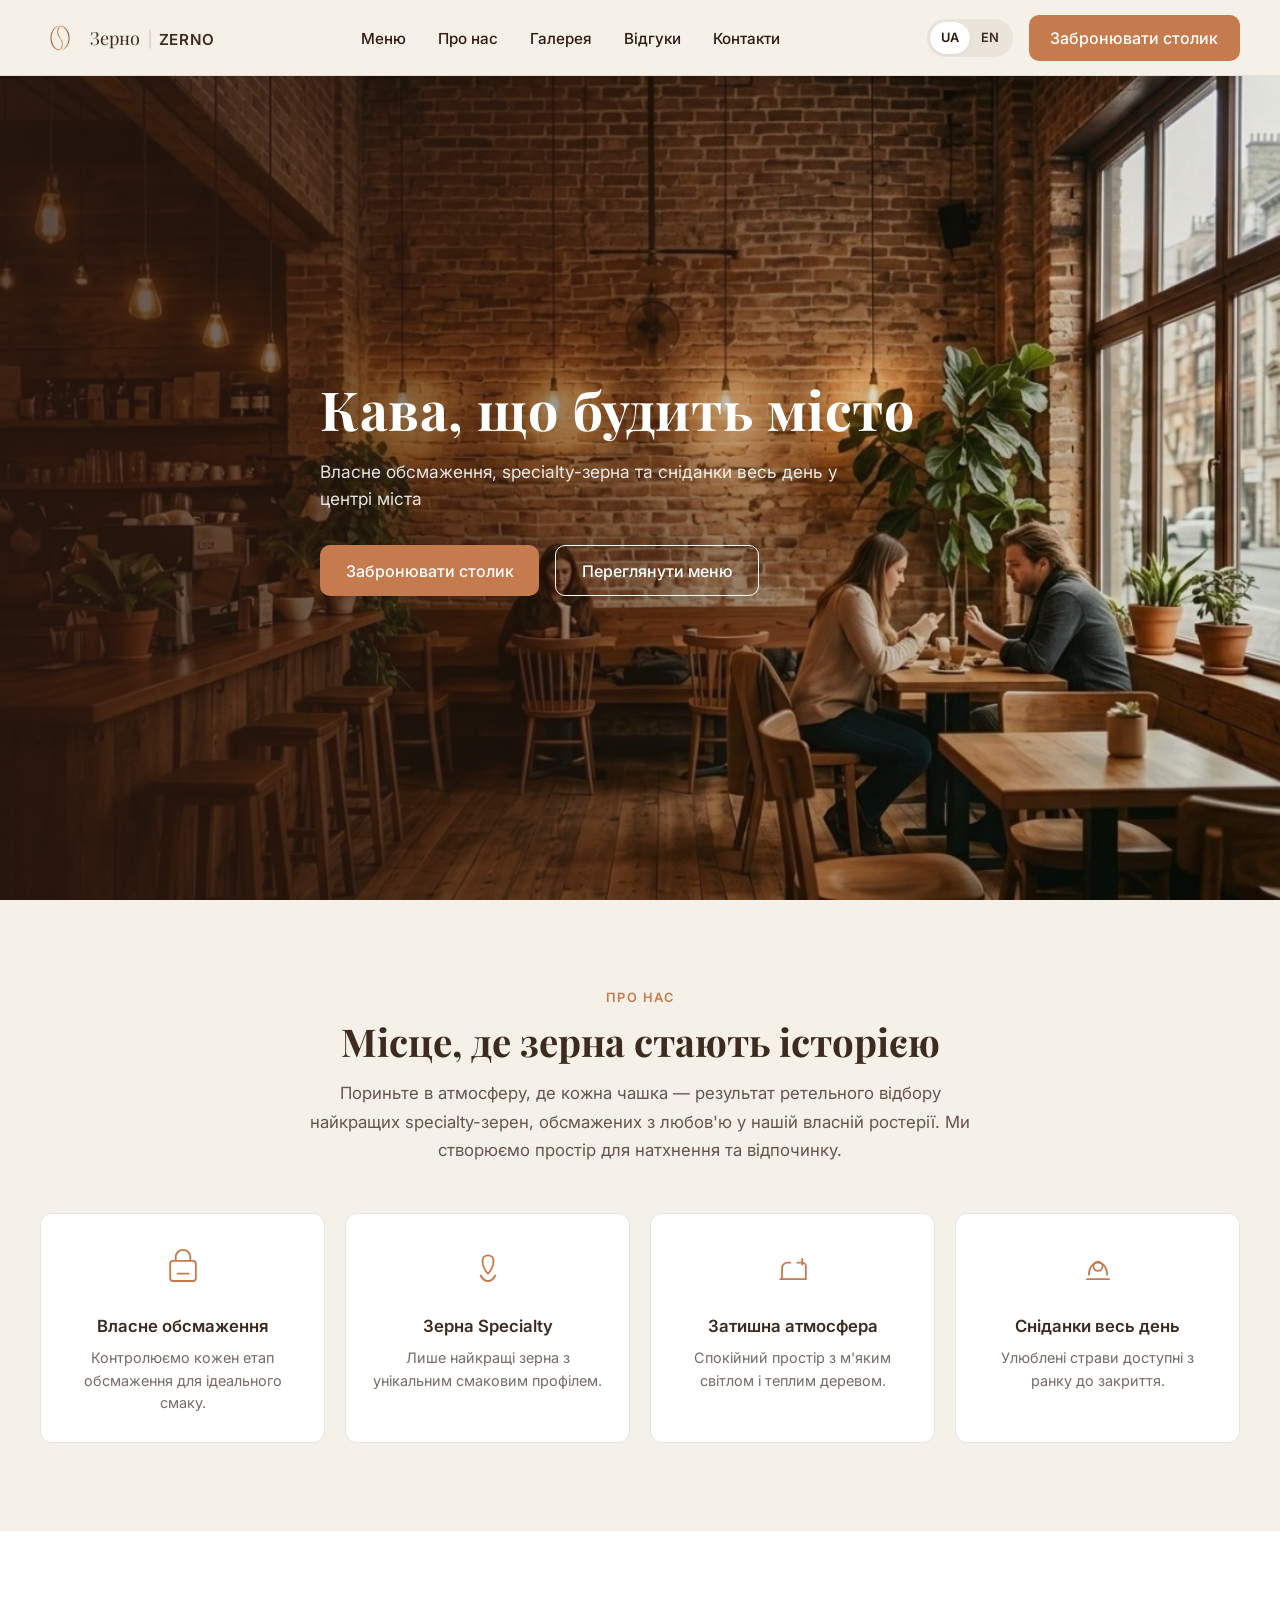
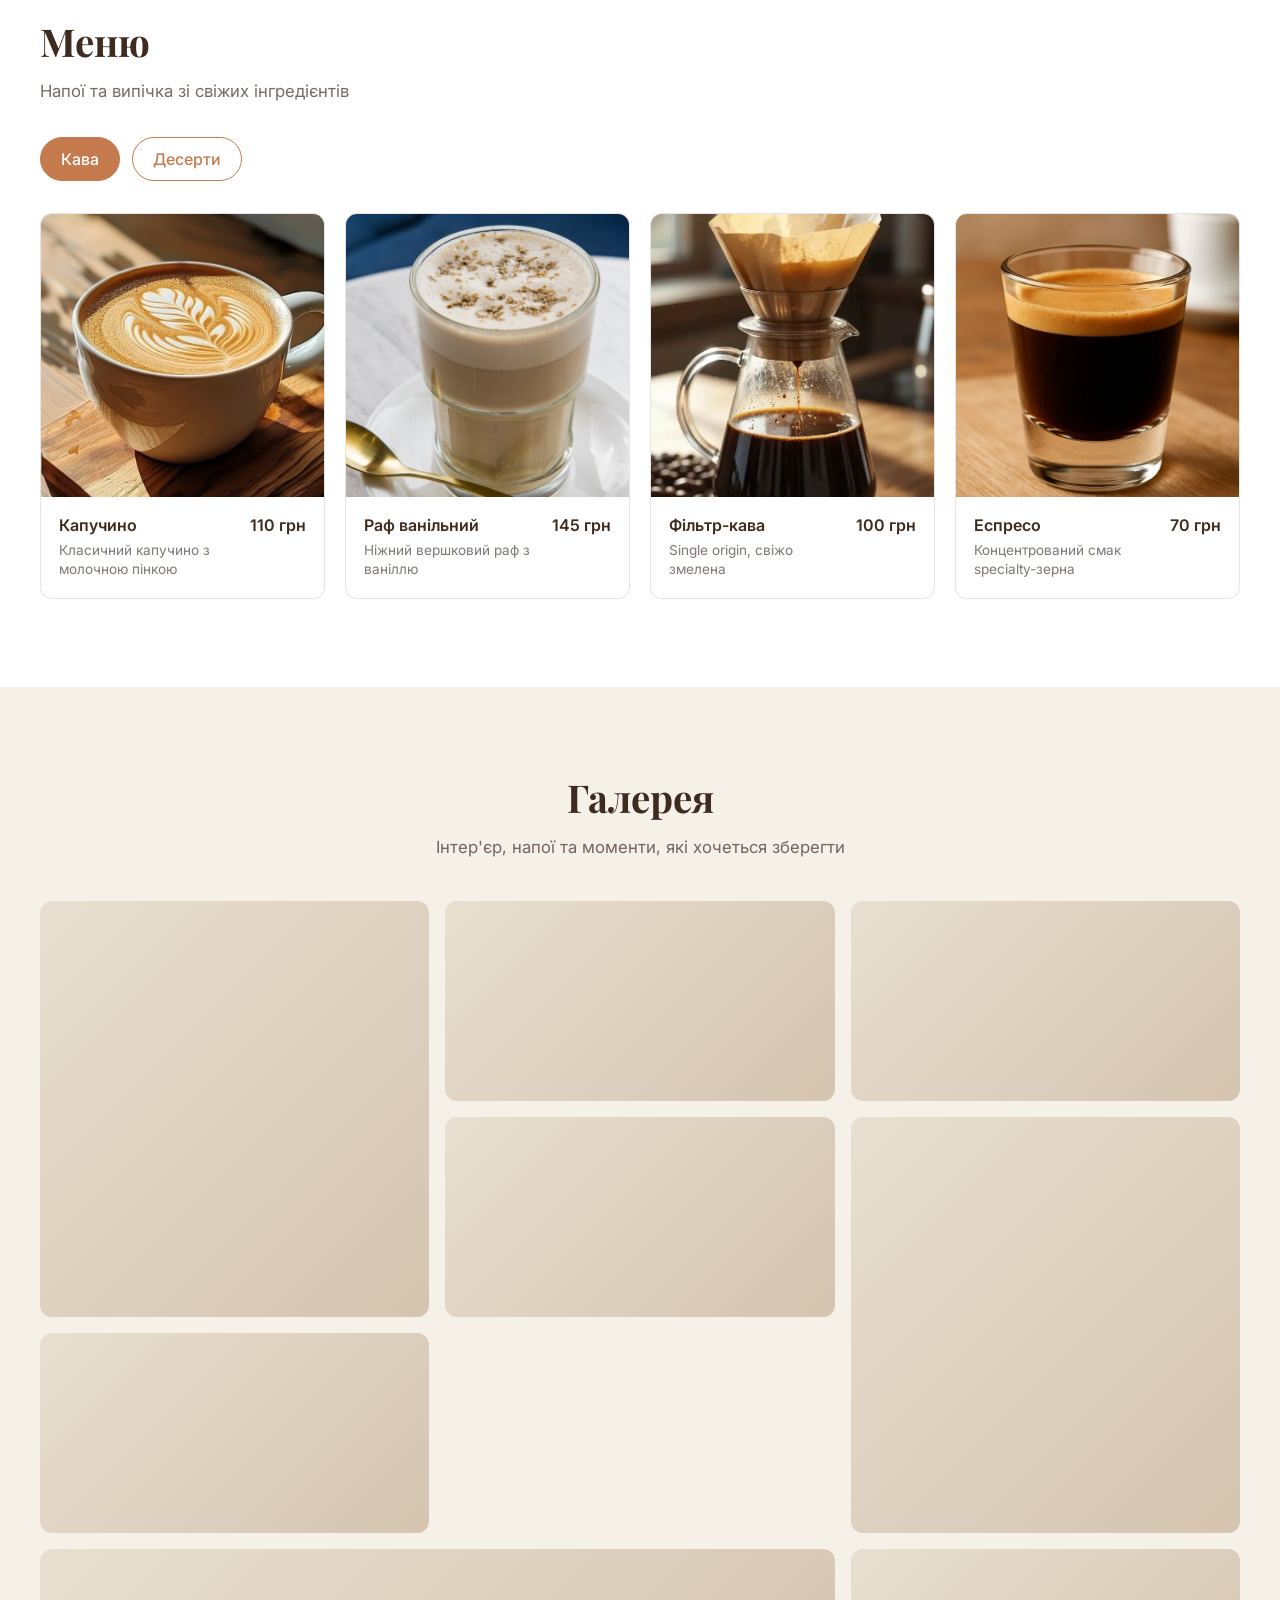
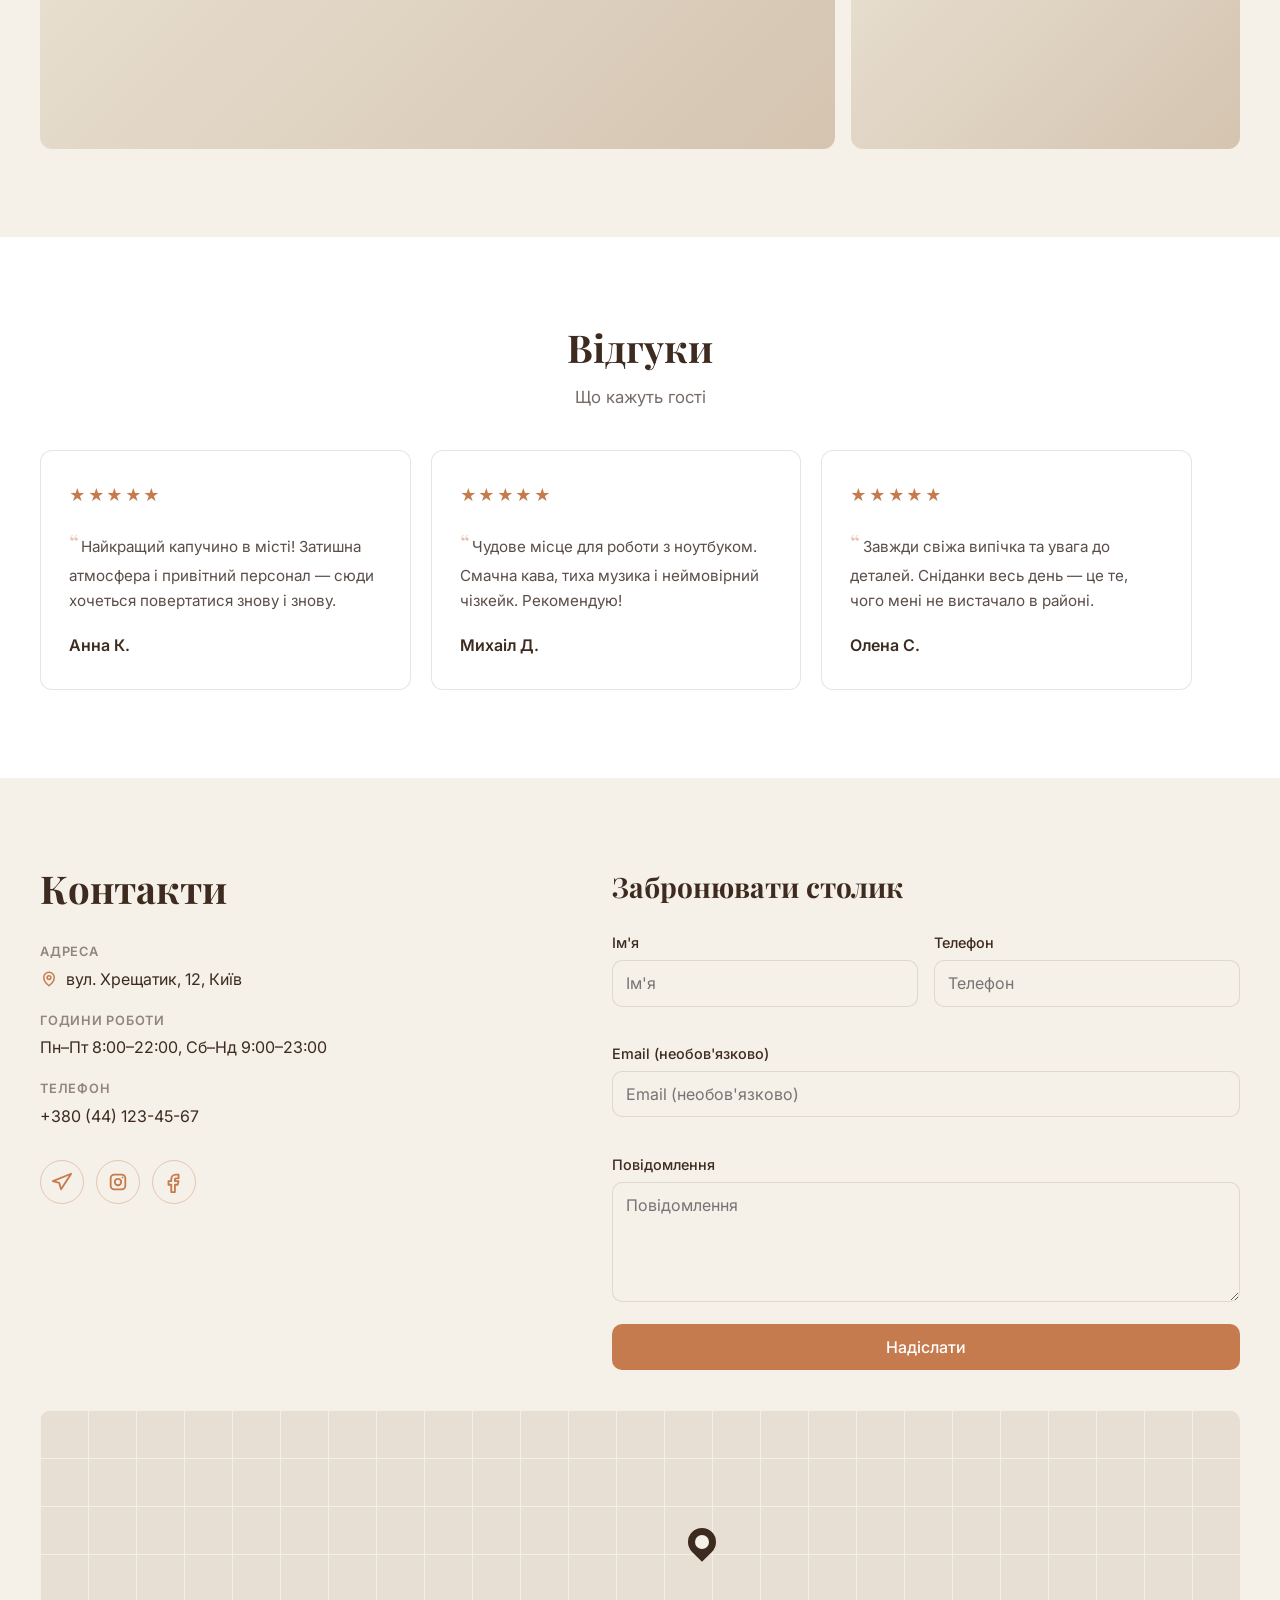
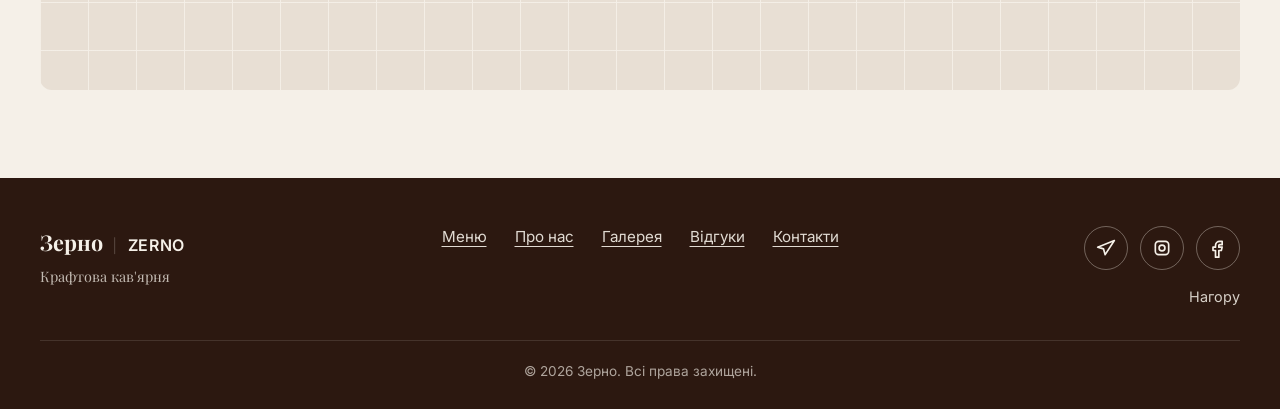
==== index.html @ 26218b05 "Initial commit: Zerno coffee shop site" ====
<!DOCTYPE html>
<html lang="uk">
<head>
  <meta charset="UTF-8">
  <meta name="viewport" content="width=device-width, initial-scale=1.0">
  <title>Zerno — крафтова кав'ярня</title>
  <meta name="description" content="Zerno — specialty-кава, власне обсмаження та затишна атмосфера в центрі міста.">
  <link rel="preconnect" href="https://fonts.googleapis.com">
  <link rel="preconnect" href="https://fonts.gstatic.com" crossorigin>
  <link href="https://fonts.googleapis.com/css2?family=Inter:wght@400;500;600&family=Playfair+Display:wght@600;700&display=swap" rel="stylesheet">
  <link rel="stylesheet" href="css/styles.css">
</head>
<body>
  <header class="header">
    <div class="header__inner container">
      <a class="logo" href="#hero" aria-label="Zerno — на головну">
        <img class="logo__icon" src="img/assets/logo.webp" width="40" height="40" alt="">
        <span class="logo__text">
          <span class="logo__name" data-i18n="logoName">Зерно</span>
          <span class="logo__divider" aria-hidden="true">|</span>
          <span class="logo__name-en">ZERNO</span>
        </span>
      </a>

      <nav class="nav" aria-label="Головна навігація">
        <ul class="nav__list">
          <li><a class="nav__link" href="#menu" data-i18n="navMenu">Меню</a></li>
          <li><a class="nav__link" href="#about" data-i18n="navAbout">Про нас</a></li>
          <li><a class="nav__link" href="#gallery" data-i18n="navGallery">Галерея</a></li>
          <li><a class="nav__link" href="#reviews" data-i18n="navReviews">Відгуки</a></li>
          <li><a class="nav__link" href="#contact" data-i18n="navContact">Контакти</a></li>
        </ul>
      </nav>

      <div class="header__actions">
        <div class="lang-switch" role="group" aria-label="Мова сайту">
          <button class="lang-switch__btn is-active" type="button" data-lang="uk" aria-pressed="true">UA</button>
          <button class="lang-switch__btn" type="button" data-lang="en" aria-pressed="false">EN</button>
        </div>
        <a class="btn btn--primary header__cta" href="#contact" data-i18n="ctaBook">Забронювати столик</a>
      </div>
    </div>
  </header>

  <main>
    <section class="hero" id="hero">
      <div class="hero__media" aria-hidden="true">
        <img
          class="hero__image"
          src="img/assets/hero.webp"
          width="2400"
          height="1350"
          alt="Інтер'єр кав'ярні Zerno з цегляною стіною та теплим освітленням"
          fetchpriority="high"
        >
        <div class="hero__overlay"></div>
      </div>

      <div class="hero__content container">
        <h1 class="hero__title" data-i18n="heroTitle">Кава, що будить місто</h1>
        <p class="hero__subtitle" data-i18n="heroSubtitle">
          Власне обсмаження, specialty-зерна та сніданки весь день у центрі міста
        </p>
        <div class="hero__actions">
          <a class="btn btn--primary btn--lg" href="#contact" data-i18n="ctaBook">Забронювати столик</a>
          <a class="btn btn--outline btn--lg" href="#menu" data-i18n="ctaMenu">Переглянути меню</a>
        </div>
      </div>
    </section>

    <section class="about section" id="about">
      <div class="container about__inner">
        <p class="section-label" data-i18n="aboutLabel">Про нас</p>
        <h2 class="section-title" data-i18n="aboutTitle">Місце, де зерна стають історією</h2>
        <p class="about__text" data-i18n="aboutText">
          Пориньте в атмосферу, де кожна чашка — результат ретельного відбору найкращих specialty-зерен, обсмажених з любов'ю у нашій власній ростерії. Ми створюємо простір для натхнення та відпочинку.
        </p>

        <ul class="features">
          <li class="feature-card">
            <div class="feature-card__icon" aria-hidden="true">
              <svg viewBox="0 0 48 48" fill="none" xmlns="http://www.w3.org/2000/svg">
                <rect x="10" y="14" width="28" height="22" rx="3" stroke="currentColor" stroke-width="2"/>
                <path d="M16 14V10a8 8 0 0 1 16 0v4" stroke="currentColor" stroke-width="2"/>
                <path d="M18 28h12" stroke="currentColor" stroke-width="2" stroke-linecap="round"/>
              </svg>
            </div>
            <h3 class="feature-card__title" data-i18n="featureRoastTitle">Власне обсмаження</h3>
            <p class="feature-card__text" data-i18n="featureRoastText">Контролюємо кожен етап обсмаження для ідеального смаку.</p>
          </li>
          <li class="feature-card">
            <div class="feature-card__icon" aria-hidden="true">
              <svg viewBox="0 0 48 48" fill="none" xmlns="http://www.w3.org/2000/svg">
                <path d="M18 14c0-4 3-6 6-6s6 2 6 6c0 8-6 14-6 14s-6-6-6-14z" stroke="currentColor" stroke-width="2"/>
                <path d="M16 30c2 4 5 6 8 6s6-2 8-6" stroke="currentColor" stroke-width="2" stroke-linecap="round"/>
              </svg>
            </div>
            <h3 class="feature-card__title" data-i18n="featureBeansTitle">Зерна Specialty</h3>
            <p class="feature-card__text" data-i18n="featureBeansText">Лише найкращі зерна з унікальним смаковим профілем.</p>
          </li>
          <li class="feature-card">
            <div class="feature-card__icon" aria-hidden="true">
              <svg viewBox="0 0 48 48" fill="none" xmlns="http://www.w3.org/2000/svg">
                <path d="M12 34V22a6 6 0 0 1 6-6h4" stroke="currentColor" stroke-width="2"/>
                <path d="M28 16h6a4 4 0 0 1 4 4v14" stroke="currentColor" stroke-width="2"/>
                <path d="M10 34h28" stroke="currentColor" stroke-width="2" stroke-linecap="round"/>
                <path d="M34 12v6" stroke="currentColor" stroke-width="2" stroke-linecap="round"/>
              </svg>
            </div>
            <h3 class="feature-card__title" data-i18n="featureAtmoTitle">Затишна атмосфера</h3>
            <p class="feature-card__text" data-i18n="featureAtmoText">Спокійний простір з м'яким світлом і теплим деревом.</p>
          </li>
          <li class="feature-card">
            <div class="feature-card__icon" aria-hidden="true">
              <svg viewBox="0 0 48 48" fill="none" xmlns="http://www.w3.org/2000/svg">
                <path d="M14 30c0-8 4-14 10-14s10 6 10 14" stroke="currentColor" stroke-width="2"/>
                <circle cx="24" cy="20" r="5" stroke="currentColor" stroke-width="2"/>
                <path d="M12 34h24" stroke="currentColor" stroke-width="2" stroke-linecap="round"/>
              </svg>
            </div>
            <h3 class="feature-card__title" data-i18n="featureBreakfastTitle">Сніданки весь день</h3>
            <p class="feature-card__text" data-i18n="featureBreakfastText">Улюблені страви доступні з ранку до закриття.</p>
          </li>
        </ul>
      </div>
    </section>

    <section class="menu section section--white" id="menu">
      <div class="container menu__inner">
        <h2 class="section-title section-title--left" data-i18n="menuTitle">Меню</h2>
        <p class="section-subtitle section-subtitle--left" data-i18n="menuSubtitle">Напої та випічка зі свіжих інгредієнтів</p>

        <div class="menu-tabs" role="tablist" aria-label="Категорії меню">
          <button class="menu-tabs__btn is-active" type="button" role="tab" id="menu-tab-coffee" aria-selected="true" aria-controls="menu-panel" data-tab="coffee" data-i18n="menuTabCoffee">Кава</button>
          <button class="menu-tabs__btn" type="button" role="tab" id="menu-tab-desserts" aria-selected="false" aria-controls="menu-panel" data-tab="desserts" data-i18n="menuTabDesserts">Десерти</button>
        </div>

        <div class="menu-grid" id="menu-panel" role="tabpanel" aria-labelledby="menu-tab-coffee">
          <article class="menu-card" data-category="coffee">
            <div class="menu-card__media">
              <img src="img/menu/Coffe/Kapuchino.jpg" alt="" width="280" height="280" loading="lazy">
            </div>
            <div class="menu-card__body">
              <div class="menu-card__info">
                <h3 class="menu-card__name" data-i18n="menuCappuccinoName">Капучино</h3>
                <p class="menu-card__desc" data-i18n="menuCappuccinoDesc">Класичний капучино з молочною пінкою</p>
              </div>
              <span class="menu-card__price" data-i18n="menuCappuccinoPrice">110 грн</span>
            </div>
          </article>

          <article class="menu-card" data-category="coffee">
            <div class="menu-card__media">
              <img src="img/menu/Coffe/Raph.jpg" alt="" width="280" height="280" loading="lazy">
            </div>
            <div class="menu-card__body">
              <div class="menu-card__info">
                <h3 class="menu-card__name" data-i18n="menuRafName">Раф ванільний</h3>
                <p class="menu-card__desc" data-i18n="menuRafDesc">Ніжний вершковий раф з ваніллю</p>
              </div>
              <span class="menu-card__price" data-i18n="menuRafPrice">145 грн</span>
            </div>
          </article>

          <article class="menu-card" data-category="coffee">
            <div class="menu-card__media">
              <img src="img/menu/Coffe/Philtr%20coffe.jpg" alt="" width="280" height="280" loading="lazy">
            </div>
            <div class="menu-card__body">
              <div class="menu-card__info">
                <h3 class="menu-card__name" data-i18n="menuFilterName">Фільтр-кава</h3>
                <p class="menu-card__desc" data-i18n="menuFilterDesc">Single origin, свіжо змелена</p>
              </div>
              <span class="menu-card__price" data-i18n="menuFilterPrice">100 грн</span>
            </div>
          </article>

          <article class="menu-card" data-category="coffee">
            <div class="menu-card__media">
              <img src="img/menu/Coffe/Espresso.jpg" alt="" width="280" height="280" loading="lazy">
            </div>
            <div class="menu-card__body">
              <div class="menu-card__info">
                <h3 class="menu-card__name" data-i18n="menuEspressoName">Еспресо</h3>
                <p class="menu-card__desc" data-i18n="menuEspressoDesc">Концентрований смак specialty-зерна</p>
              </div>
              <span class="menu-card__price" data-i18n="menuEspressoPrice">70 грн</span>
            </div>
          </article>

          <article class="menu-card is-hidden" data-category="desserts" hidden>
            <div class="menu-card__media">
              <img src="img/menu/Deserts/Croissant.jpg" alt="" width="280" height="280" loading="lazy">
            </div>
            <div class="menu-card__body">
              <div class="menu-card__info">
                <h3 class="menu-card__name" data-i18n="menuCroissantName">Круасан</h3>
                <p class="menu-card__desc" data-i18n="menuCroissantDesc">Вершкова випічка щоденного випікання</p>
              </div>
              <span class="menu-card__price" data-i18n="menuCroissantPrice">95 грн</span>
            </div>
          </article>

          <article class="menu-card is-hidden" data-category="desserts" hidden>
            <div class="menu-card__media">
              <img src="img/menu/Deserts/Cheesecake.jpg" alt="" width="280" height="280" loading="lazy">
            </div>
            <div class="menu-card__body">
              <div class="menu-card__info">
                <h3 class="menu-card__name" data-i18n="menuCheesecakeName">Чізкейк</h3>
                <p class="menu-card__desc" data-i18n="menuCheesecakeDesc">Класичний десерт із ягідним соусом</p>
              </div>
              <span class="menu-card__price" data-i18n="menuCheesecakePrice">165 грн</span>
            </div>
          </article>

          <article class="menu-card is-hidden" data-category="desserts" hidden>
            <div class="menu-card__media">
              <img src="img/menu/Deserts/Avocado%20Toast.jpg" alt="" width="280" height="280" loading="lazy">
            </div>
            <div class="menu-card__body">
              <div class="menu-card__info">
                <h3 class="menu-card__name" data-i18n="menuToastName">Авокадо-тост</h3>
                <p class="menu-card__desc" data-i18n="menuToastDesc">Авокадо, яйце пашот, закваасений хліб</p>
              </div>
              <span class="menu-card__price" data-i18n="menuToastPrice">185 грн</span>
            </div>
          </article>

          <article class="menu-card is-hidden" data-category="desserts" hidden>
            <div class="menu-card__media">
              <img src="img/menu/Deserts/Granola.jpg" alt="" width="280" height="280" loading="lazy">
            </div>
            <div class="menu-card__body">
              <div class="menu-card__info">
                <h3 class="menu-card__name" data-i18n="menuGranolaName">Гранола</h3>
                <p class="menu-card__desc" data-i18n="menuGranolaDesc">Гранола з ягодами та йогуртом</p>
              </div>
              <span class="menu-card__price" data-i18n="menuGranolaPrice">135 грн</span>
            </div>
          </article>
        </div>
      </div>
    </section>

    <section class="gallery section" id="gallery">
      <div class="container gallery__inner">
        <h2 class="section-title" data-i18n="galleryTitle">Галерея</h2>
        <p class="section-subtitle" data-i18n="gallerySubtitle">Інтер'єр, напої та моменти, які хочеться зберегти</p>

        <div class="gallery-grid">
          <button class="gallery-item gallery-item--tall" type="button" data-full="img/assets/gallery/01.webp">
            <img src="img/assets/gallery/01.webp" alt="" width="400" height="500" loading="lazy" data-i18n-alt="galleryAlt1">
          </button>
          <button class="gallery-item" type="button" data-full="img/assets/gallery/02.webp">
            <img src="img/assets/gallery/02.webp" alt="" width="400" height="320" loading="lazy" data-i18n-alt="galleryAlt2">
          </button>
          <button class="gallery-item" type="button" data-full="img/assets/gallery/03.webp">
            <img src="img/assets/gallery/03.webp" alt="" width="400" height="320" loading="lazy" data-i18n-alt="galleryAlt3">
          </button>
          <button class="gallery-item" type="button" data-full="img/assets/gallery/04.webp">
            <img src="img/assets/gallery/04.webp" alt="" width="400" height="320" loading="lazy" data-i18n-alt="galleryAlt4">
          </button>
          <button class="gallery-item gallery-item--tall" type="button" data-full="img/assets/gallery/05.webp">
            <img src="img/assets/gallery/05.webp" alt="" width="400" height="500" loading="lazy" data-i18n-alt="galleryAlt5">
          </button>
          <button class="gallery-item" type="button" data-full="img/assets/gallery/06.webp">
            <img src="img/assets/gallery/06.webp" alt="" width="400" height="320" loading="lazy" data-i18n-alt="galleryAlt6">
          </button>
          <button class="gallery-item gallery-item--wide" type="button" data-full="img/assets/gallery/07.webp">
            <img src="img/assets/gallery/07.webp" alt="" width="800" height="400" loading="lazy" data-i18n-alt="galleryAlt7">
          </button>
          <button class="gallery-item" type="button" data-full="img/assets/gallery/08.webp">
            <img src="img/assets/gallery/08.webp" alt="" width="400" height="320" loading="lazy" data-i18n-alt="galleryAlt8">
          </button>
        </div>
      </div>
    </section>

    <section class="reviews section section--white" id="reviews">
      <div class="container reviews__inner">
        <h2 class="section-title" data-i18n="reviewsTitle">Відгуки</h2>
        <p class="section-subtitle" data-i18n="reviewsSubtitle">Що кажуть гості</p>

        <div class="reviews-slider">
          <button class="reviews-slider__arrow reviews-slider__arrow--prev" type="button" aria-label="Попередній відгук" data-i18n-aria="reviewsPrev">
            <svg viewBox="0 0 24 24" width="20" height="20" aria-hidden="true"><path d="M15 6l-6 6 6 6" fill="none" stroke="currentColor" stroke-width="2" stroke-linecap="round"/></svg>
          </button>

          <div class="reviews-slider__track">
            <article class="review-card is-active">
              <div class="review-card__stars" aria-label="5 з 5">★★★★★</div>
              <blockquote class="review-card__text" data-i18n="review1Text">Найкращий капучино в місті! Затишна атмосфера і привітний персонал — сюди хочеться повертатися знову і знову.</blockquote>
              <cite class="review-card__author" data-i18n="review1Author">Анна К.</cite>
            </article>
            <article class="review-card">
              <div class="review-card__stars" aria-label="5 з 5">★★★★★</div>
              <blockquote class="review-card__text" data-i18n="review2Text">Чудове місце для роботи з ноутбуком. Смачна кава, тиха музика і неймовірний чізкейк. Рекомендую!</blockquote>
              <cite class="review-card__author" data-i18n="review2Author">Михаіл Д.</cite>
            </article>
            <article class="review-card">
              <div class="review-card__stars" aria-label="5 з 5">★★★★★</div>
              <blockquote class="review-card__text" data-i18n="review3Text">Завжди свіжа випічка та увага до деталей. Сніданки весь день — це те, чого мені не вистачало в районі.</blockquote>
              <cite class="review-card__author" data-i18n="review3Author">Олена С.</cite>
            </article>
          </div>

          <button class="reviews-slider__arrow reviews-slider__arrow--next" type="button" aria-label="Наступний відгук" data-i18n-aria="reviewsNext">
            <svg viewBox="0 0 24 24" width="20" height="20" aria-hidden="true"><path d="M9 6l6 6-6 6" fill="none" stroke="currentColor" stroke-width="2" stroke-linecap="round"/></svg>
          </button>
        </div>

        <div class="reviews-dots" role="tablist" aria-label="Відгуки">
          <button class="reviews-dots__btn is-active" type="button" aria-selected="true" data-slide="0"></button>
          <button class="reviews-dots__btn" type="button" aria-selected="false" data-slide="1"></button>
          <button class="reviews-dots__btn" type="button" aria-selected="false" data-slide="2"></button>
        </div>
      </div>
    </section>

    <section class="contact section" id="contact">
      <div class="container contact__inner">
        <div class="contact__grid">
          <div class="contact__info">
            <h2 class="section-title section-title--left" data-i18n="contactTitle">Контакти</h2>

            <dl class="contact-list">
              <div class="contact-list__item">
                <dt data-i18n="contactAddressLabel">Адреса</dt>
                <dd>
                  <svg class="contact-list__icon" viewBox="0 0 24 24" width="18" height="18" aria-hidden="true"><path d="M12 21s7-5.2 7-11a7 7 0 1 0-14 0c0 5.8 7 11 7 11z" fill="none" stroke="currentColor" stroke-width="2"/><circle cx="12" cy="10" r="2.5" fill="none" stroke="currentColor" stroke-width="2"/></svg>
                  <span data-i18n="contactAddress">вул. Хрещатик, 12, Київ</span>
                </dd>
              </div>
              <div class="contact-list__item">
                <dt data-i18n="contactHoursLabel">Години роботи</dt>
                <dd data-i18n="contactHours">Пн–Пт 8:00–22:00, Сб–Нд 9:00–23:00</dd>
              </div>
              <div class="contact-list__item">
                <dt data-i18n="contactPhoneLabel">Телефон</dt>
                <dd>
                  <a href="tel:+380441234567" data-i18n="contactPhone">+380 (44) 123-45-67</a>
                </dd>
              </div>
            </dl>

            <div class="socials">
              <a class="socials__link" href="https://t.me/" target="_blank" rel="noopener noreferrer" aria-label="Telegram">
                <svg viewBox="0 0 24 24" width="22" height="22" aria-hidden="true"><path d="M22 3L2 11l7 2 2 7 11-17z" fill="none" stroke="currentColor" stroke-width="2" stroke-linejoin="round"/></svg>
              </a>
              <a class="socials__link" href="https://instagram.com/" target="_blank" rel="noopener noreferrer" aria-label="Instagram">
                <svg viewBox="0 0 24 24" width="22" height="22" aria-hidden="true"><rect x="4" y="4" width="16" height="16" rx="4" fill="none" stroke="currentColor" stroke-width="2"/><circle cx="12" cy="12" r="3.5" fill="none" stroke="currentColor" stroke-width="2"/><circle cx="17" cy="7" r="1" fill="currentColor"/></svg>
              </a>
              <a class="socials__link" href="https://facebook.com/" target="_blank" rel="noopener noreferrer" aria-label="Facebook">
                <svg viewBox="0 0 24 24" width="22" height="22" aria-hidden="true"><path d="M14 8h3V4h-3c-2.8 0-5 2.2-5 5v2H6v4h3v8h4v-8h3l1-4h-4V9c0-.6.4-1 1-1z" fill="none" stroke="currentColor" stroke-width="2" stroke-linejoin="round"/></svg>
              </a>
            </div>
          </div>

          <div class="contact__form-wrap">
            <h3 class="contact__form-title" data-i18n="formTitle">Забронювати столик</h3>

            <form class="contact-form" id="contact-form" novalidate>
              <div class="contact-form__row">
                <label class="field">
                  <span class="field__label" data-i18n="formName">Ім'я</span>
                  <input class="field__input" type="text" name="name" required autocomplete="name" data-i18n-placeholder="formName">
                  <span class="field__error" data-error="name"></span>
                </label>
                <label class="field">
                  <span class="field__label" data-i18n="formPhone">Телефон</span>
                  <input class="field__input" type="tel" name="phone" required autocomplete="tel" data-i18n-placeholder="formPhone">
                  <span class="field__error" data-error="phone"></span>
                </label>
              </div>
              <label class="field">
                <span class="field__label" data-i18n="formEmail">Email (необов'язково)</span>
                <input class="field__input" type="email" name="email" autocomplete="email" data-i18n-placeholder="formEmail">
                <span class="field__error" data-error="email"></span>
              </label>
              <label class="field">
                <span class="field__label" data-i18n="formMessage">Повідомлення</span>
                <textarea class="field__input field__input--area" name="message" rows="4" data-i18n-placeholder="formMessage"></textarea>
              </label>
              <button class="btn btn--primary btn--full" type="submit" data-i18n="formSubmit">Надіслати</button>
            </form>

            <p class="contact-form__success" id="form-success" hidden data-i18n="formSuccess">Дякуємо! Ми зв'яжемося з вами найближчим часом.</p>
          </div>
        </div>

        <div class="contact-map" aria-label="Карта розташування">
          <div class="contact-map__pin" aria-hidden="true"></div>
        </div>
      </div>
    </section>
  </main>

  <footer class="footer">
    <div class="container footer__inner">
      <div class="footer__brand">
        <span class="footer__logo" data-i18n="logoName">Зерно</span>
        <span class="footer__divider" aria-hidden="true">|</span>
        <span class="footer__logo-en">ZERNO</span>
        <p class="footer__tagline" data-i18n="footerTagline">Крафтова кав'ярня</p>
      </div>

      <nav class="footer__nav" aria-label="Футер навігація">
        <a href="#menu" data-i18n="navMenu">Меню</a>
        <a href="#about" data-i18n="navAbout">Про нас</a>
        <a href="#gallery" data-i18n="navGallery">Галерея</a>
        <a href="#reviews" data-i18n="navReviews">Відгуки</a>
        <a href="#contact" data-i18n="navContact">Контакти</a>
      </nav>

      <div class="footer__actions">
        <div class="socials socials--footer">
          <a class="socials__link" href="https://t.me/" target="_blank" rel="noopener noreferrer" aria-label="Telegram">
            <svg viewBox="0 0 24 24" width="20" height="20" aria-hidden="true"><path d="M22 3L2 11l7 2 2 7 11-17z" fill="none" stroke="currentColor" stroke-width="2" stroke-linejoin="round"/></svg>
          </a>
          <a class="socials__link" href="https://instagram.com/" target="_blank" rel="noopener noreferrer" aria-label="Instagram">
            <svg viewBox="0 0 24 24" width="20" height="20" aria-hidden="true"><rect x="4" y="4" width="16" height="16" rx="4" fill="none" stroke="currentColor" stroke-width="2"/><circle cx="12" cy="12" r="3.5" fill="none" stroke="currentColor" stroke-width="2"/></svg>
          </a>
          <a class="socials__link" href="https://facebook.com/" target="_blank" rel="noopener noreferrer" aria-label="Facebook">
            <svg viewBox="0 0 24 24" width="20" height="20" aria-hidden="true"><path d="M14 8h3V4h-3c-2.8 0-5 2.2-5 5v2H6v4h3v8h4v-8h3l1-4h-4V9c0-.6.4-1 1-1z" fill="none" stroke="currentColor" stroke-width="2" stroke-linejoin="round"/></svg>
          </a>
        </div>
        <a class="footer__top" href="#hero" data-i18n="footerTop">Нагору ↑</a>
      </div>
    </div>

    <div class="footer__bottom container">
      <p class="footer__copy" data-i18n="footerCopyright">© 2026 Зерно. Всі права захищені.</p>
    </div>
  </footer>

  <div class="lightbox" id="lightbox" hidden>
    <button class="lightbox__close" type="button" aria-label="Закрити">&times;</button>
    <img class="lightbox__image" src="" alt="">
  </div>

  <script type="module" src="js/main.js"></script>
</body>
</html>
---- css/styles.css ----
/* ==========================================================================
   Zerno — desktop layout (mobile later)
   ========================================================================== */

:root {
  --color-cream: #f5f0e8;
  --color-espresso: #2c1810;
  --color-brown: #3d2b1f;
  --color-terracotta: #c67b4e;
  --color-terracotta-hover: #b56d42;
  --color-white: #ffffff;
  --color-text: #2d1b14;
  --color-text-muted: rgba(255, 255, 255, 0.88);
  --color-border: rgba(61, 43, 31, 0.12);
  --color-placeholder: linear-gradient(135deg, #e8dfd0 0%, #d4c4b0 100%);

  --font-serif: "Playfair Display", Georgia, serif;
  --font-sans: "Inter", system-ui, sans-serif;

  --header-height: 76px;
  --container-width: 1200px;
  --radius-btn: 10px;
  --radius-card: 12px;
  --section-pad: 5.5rem;
}

*,
*::before,
*::after {
  box-sizing: border-box;
}

html {
  scroll-behavior: smooth;
}

body {
  margin: 0;
  font-family: var(--font-sans);
  font-size: 16px;
  line-height: 1.5;
  color: var(--color-text);
  background: var(--color-cream);
}

img {
  display: block;
  max-width: 100%;
}

a {
  color: inherit;
  text-decoration: none;
}

button {
  font: inherit;
  cursor: pointer;
  border: none;
  background: none;
}

.container {
  width: min(100% - 48px, var(--container-width));
  margin-inline: auto;
}

/* --------------------------------------------------------------------------
   Shared
   -------------------------------------------------------------------------- */

.section {
  padding-block: var(--section-pad);
}

.section--white {
  background: var(--color-white);
}

.section-label {
  margin: 0 0 0.75rem;
  text-align: center;
  font-size: 0.8rem;
  font-weight: 600;
  letter-spacing: 0.12em;
  text-transform: uppercase;
  color: var(--color-terracotta);
}

.section-title {
  margin: 0 0 1rem;
  font-family: var(--font-serif);
  font-size: clamp(2rem, 3vw, 2.75rem);
  font-weight: 700;
  line-height: 1.15;
  text-align: center;
  color: var(--color-brown);
}

.section-title--left {
  text-align: left;
}

.section-subtitle {
  margin: 0 0 2.5rem;
  text-align: center;
  font-size: 1.05rem;
  color: rgba(45, 27, 20, 0.65);
}

.section-subtitle--left {
  text-align: left;
  margin-bottom: 2rem;
}

/* --------------------------------------------------------------------------
   Buttons
   -------------------------------------------------------------------------- */

.btn {
  display: inline-flex;
  align-items: center;
  justify-content: center;
  min-height: 44px;
  padding: 0.7rem 1.35rem;
  border-radius: var(--radius-btn);
  font-weight: 500;
  transition: background-color 0.2s ease, border-color 0.2s ease, color 0.2s ease;
}

.btn--primary {
  background: var(--color-terracotta);
  color: var(--color-white);
}

.btn--primary:hover,
.btn--primary:focus-visible {
  background: var(--color-terracotta-hover);
}

.btn--outline {
  border: 1.5px solid var(--color-white);
  color: var(--color-white);
}

.btn--outline:hover,
.btn--outline:focus-visible {
  background: rgba(255, 255, 255, 0.12);
}

.btn--lg {
  min-height: 48px;
  padding: 0.8rem 1.6rem;
}

.btn--full {
  width: 100%;
}

/* --------------------------------------------------------------------------
   Header
   -------------------------------------------------------------------------- */

.header {
  position: sticky;
  top: 0;
  z-index: 100;
  height: var(--header-height);
  background: var(--color-cream);
  border-bottom: 1px solid rgba(61, 43, 31, 0.08);
}

.header__inner {
  display: grid;
  grid-template-columns: auto 1fr auto;
  align-items: center;
  gap: 2rem;
  height: var(--header-height);
}

.logo {
  display: inline-flex;
  align-items: center;
  gap: 0.65rem;
  min-width: 0;
}

.logo__icon {
  width: 40px;
  height: 40px;
  border-radius: 50%;
  object-fit: cover;
  flex-shrink: 0;
}

.logo__text {
  display: inline-flex;
  align-items: baseline;
  gap: 0.45rem;
  font-family: var(--font-serif);
  font-size: 1.125rem;
  line-height: 1;
  color: var(--color-brown);
  white-space: nowrap;
}

.logo__name-en {
  font-family: var(--font-sans);
  font-size: 0.95rem;
  font-weight: 600;
  letter-spacing: 0.04em;
}

.logo__divider {
  opacity: 0.35;
}

.nav__list {
  display: flex;
  justify-content: center;
  gap: 2rem;
  margin: 0;
  padding: 0;
  list-style: none;
}

.nav__link {
  font-size: 0.95rem;
  font-weight: 500;
  color: var(--color-text);
  transition: color 0.2s ease;
}

.nav__link:hover,
.nav__link:focus-visible {
  color: var(--color-terracotta);
}

.header__actions {
  display: flex;
  align-items: center;
  gap: 1rem;
}

.lang-switch {
  display: inline-flex;
  padding: 3px;
  border-radius: 999px;
  background: rgba(61, 43, 31, 0.06);
}

.lang-switch__btn {
  min-width: 40px;
  min-height: 32px;
  padding: 0 0.55rem;
  border-radius: 999px;
  font-size: 0.8rem;
  font-weight: 600;
  color: var(--color-brown);
  transition: background-color 0.2s ease, color 0.2s ease;
}

.lang-switch__btn.is-active {
  background: var(--color-white);
  color: var(--color-espresso);
  box-shadow: 0 1px 3px rgba(44, 24, 16, 0.08);
}

.header__cta {
  white-space: nowrap;
}

/* --------------------------------------------------------------------------
   Hero
   -------------------------------------------------------------------------- */

.hero {
  position: relative;
  min-height: calc(100vh - var(--header-height));
  min-height: calc(100dvh - var(--header-height));
  display: flex;
  align-items: center;
  overflow: hidden;
}

.hero__media {
  position: absolute;
  inset: 0;
}

.hero__image {
  width: 100%;
  height: 100%;
  object-fit: cover;
  object-position: center center;
}

.hero__overlay {
  position: absolute;
  inset: 0;
  background: linear-gradient(
    90deg,
    rgba(44, 24, 16, 0.78) 0%,
    rgba(44, 24, 16, 0.52) 38%,
    rgba(44, 24, 16, 0.18) 68%,
    rgba(44, 24, 16, 0.08) 100%
  );
}

.hero__content {
  position: relative;
  z-index: 1;
  max-width: 640px;
  padding-block: 4rem;
  color: var(--color-white);
}

.hero__title {
  margin: 0 0 1.25rem;
  font-family: var(--font-serif);
  font-size: clamp(2.5rem, 4.2vw, 3.75rem);
  font-weight: 700;
  line-height: 1.08;
  letter-spacing: 0.01em;
  text-wrap: balance;
}

.hero__subtitle {
  margin: 0 0 2rem;
  max-width: 34rem;
  font-size: clamp(1rem, 1.35vw, 1.125rem);
  line-height: 1.6;
  color: var(--color-text-muted);
}

.hero__actions {
  display: flex;
  flex-wrap: wrap;
  gap: 1rem;
}

/* --------------------------------------------------------------------------
   About
   -------------------------------------------------------------------------- */

.about__inner {
  text-align: center;
}

.about__text {
  max-width: 42rem;
  margin: 0 auto 3rem;
  font-size: 1.05rem;
  line-height: 1.7;
  color: rgba(45, 27, 20, 0.72);
}

.features {
  display: grid;
  grid-template-columns: repeat(4, 1fr);
  gap: 1.25rem;
  margin: 0;
  padding: 0;
  list-style: none;
}

.feature-card {
  padding: 1.75rem 1.5rem;
  background: var(--color-white);
  border: 1px solid var(--color-border);
  border-radius: var(--radius-card);
  text-align: center;
}

.feature-card__icon {
  display: inline-flex;
  align-items: center;
  justify-content: center;
  width: 56px;
  height: 56px;
  margin-bottom: 1rem;
  color: var(--color-terracotta);
}

.feature-card__icon svg {
  width: 44px;
  height: 44px;
}

.feature-card__title {
  margin: 0 0 0.5rem;
  font-size: 1.05rem;
  font-weight: 600;
  color: var(--color-brown);
}

.feature-card__text {
  margin: 0;
  font-size: 0.9rem;
  line-height: 1.55;
  color: rgba(45, 27, 20, 0.65);
}

/* --------------------------------------------------------------------------
   Menu
   -------------------------------------------------------------------------- */

.menu-tabs {
  display: flex;
  gap: 0.75rem;
  margin-bottom: 2rem;
}

.menu-tabs__btn {
  min-height: 44px;
  padding: 0.55rem 1.25rem;
  border: 1.5px solid var(--color-terracotta);
  border-radius: 999px;
  font-weight: 500;
  color: var(--color-terracotta);
  background: transparent;
  transition: background-color 0.2s ease, color 0.2s ease;
}

.menu-tabs__btn.is-active {
  background: var(--color-terracotta);
  color: var(--color-white);
}

.menu-grid {
  display: grid;
  grid-template-columns: repeat(4, 1fr);
  gap: 1.25rem;
}

.menu-card {
  background: var(--color-white);
  border: 1px solid var(--color-border);
  border-radius: var(--radius-card);
  overflow: hidden;
}

.menu-card.is-hidden,
.menu-card[hidden] {
  display: none;
}

.menu-card__media {
  aspect-ratio: 1;
  background: var(--color-placeholder);
  overflow: hidden;
}

.menu-card__media img {
  width: 100%;
  height: 100%;
  object-fit: cover;
}

.menu-card__media img.is-broken {
  display: none;
}

.menu-card__body {
  display: flex;
  align-items: flex-start;
  justify-content: space-between;
  gap: 0.75rem;
  padding: 1rem 1.1rem 1.15rem;
}

.menu-card__name {
  margin: 0 0 0.25rem;
  font-size: 1rem;
  font-weight: 600;
  color: var(--color-brown);
}

.menu-card__desc {
  margin: 0;
  font-size: 0.85rem;
  line-height: 1.45;
  color: rgba(45, 27, 20, 0.6);
}

.menu-card__price {
  flex-shrink: 0;
  font-weight: 600;
  color: var(--color-brown);
  white-space: nowrap;
}

/* --------------------------------------------------------------------------
   Gallery
   -------------------------------------------------------------------------- */

.gallery-grid {
  display: grid;
  grid-template-columns: repeat(3, 1fr);
  grid-auto-rows: 200px;
  gap: 1rem;
}

.gallery-item {
  padding: 0;
  border: none;
  border-radius: var(--radius-card);
  overflow: hidden;
  cursor: pointer;
  background: var(--color-placeholder);
  transition: opacity 0.2s ease;
}

.gallery-item:hover,
.gallery-item:focus-visible {
  opacity: 0.92;
}

.gallery-item img {
  width: 100%;
  height: 100%;
  object-fit: cover;
}

.gallery-item img.is-broken {
  display: none;
}

.gallery-item--tall {
  grid-row: span 2;
}

.gallery-item--wide {
  grid-column: span 2;
}

/* --------------------------------------------------------------------------
   Reviews
   -------------------------------------------------------------------------- */

.reviews__inner {
  text-align: center;
}

.reviews-slider {
  display: grid;
  grid-template-columns: auto 1fr auto;
  align-items: center;
  gap: 1.5rem;
}

.reviews-slider__track {
  display: grid;
  grid-template-columns: repeat(3, 1fr);
  gap: 1.25rem;
}

.review-card {
  display: none;
  padding: 2rem 1.75rem;
  text-align: left;
  background: var(--color-white);
  border: 1px solid var(--color-border);
  border-radius: var(--radius-card);
}

.review-card.is-active {
  display: block;
}

.reviews-slider__track .review-card {
  display: block;
}

.review-card__stars {
  margin-bottom: 1rem;
  font-size: 1rem;
  letter-spacing: 0.1em;
  color: var(--color-terracotta);
}

.review-card__text {
  margin: 0 0 1.25rem;
  font-size: 0.95rem;
  line-height: 1.65;
  color: rgba(45, 27, 20, 0.78);
  font-style: normal;
}

.review-card__text::before {
  content: "\201C";
  margin-right: 0.15rem;
  font-family: var(--font-serif);
  font-size: 1.5rem;
  color: rgba(198, 123, 78, 0.45);
}

.review-card__author {
  font-style: normal;
  font-weight: 600;
  color: var(--color-brown);
}

.reviews-slider__arrow {
  display: none;
  align-items: center;
  justify-content: center;
  width: 44px;
  height: 44px;
  border-radius: 50%;
  color: var(--color-brown);
  background: var(--color-white);
  border: 1px solid var(--color-border);
  transition: border-color 0.2s ease, color 0.2s ease;
}

.reviews-slider__arrow:hover,
.reviews-slider__arrow:focus-visible {
  border-color: var(--color-terracotta);
  color: var(--color-terracotta);
}

.reviews-dots {
  display: none;
  justify-content: center;
  gap: 0.5rem;
  margin-top: 1.5rem;
}

.reviews-dots__btn {
  width: 10px;
  height: 10px;
  border-radius: 50%;
  background: rgba(61, 43, 31, 0.2);
  transition: background-color 0.2s ease, transform 0.2s ease;
}

.reviews-dots__btn.is-active {
  background: var(--color-terracotta);
  transform: scale(1.15);
}

/* --------------------------------------------------------------------------
   Contact
   -------------------------------------------------------------------------- */

.contact__grid {
  display: grid;
  grid-template-columns: 1fr 1.2fr;
  gap: 3rem;
  margin-bottom: 2.5rem;
}

.contact-list {
  margin: 2rem 0;
}

.contact-list__item {
  margin-bottom: 1.25rem;
}

.contact-list dt {
  margin-bottom: 0.35rem;
  font-size: 0.8rem;
  font-weight: 600;
  letter-spacing: 0.06em;
  text-transform: uppercase;
  color: rgba(45, 27, 20, 0.5);
}

.contact-list dd {
  display: flex;
  align-items: center;
  gap: 0.5rem;
  margin: 0;
  font-size: 1rem;
  color: var(--color-brown);
}

.contact-list__icon {
  flex-shrink: 0;
  color: var(--color-terracotta);
}

.contact__form-title {
  margin: 0 0 1.5rem;
  font-family: var(--font-serif);
  font-size: 1.75rem;
  font-weight: 700;
  color: var(--color-brown);
}

.contact-form__row {
  display: grid;
  grid-template-columns: 1fr 1fr;
  gap: 1rem;
}

.field {
  display: block;
  margin-bottom: 1rem;
}

.field__label {
  display: block;
  margin-bottom: 0.4rem;
  font-size: 0.9rem;
  font-weight: 500;
  color: var(--color-brown);
}

.field__input {
  width: 100%;
  min-height: 44px;
  padding: 0.65rem 0.85rem;
  border: 1px solid var(--color-border);
  border-radius: var(--radius-btn);
  font: inherit;
  color: var(--color-text);
  background: var(--color-cream);
  transition: border-color 0.2s ease;
}

.field__input:focus {
  outline: none;
  border-color: var(--color-terracotta);
}

.field__input--area {
  min-height: 120px;
  resize: vertical;
}

.field__error {
  display: block;
  min-height: 1.2em;
  margin-top: 0.3rem;
  font-size: 0.8rem;
  color: #b33;
}

.contact-form__success {
  margin: 1.25rem 0 0;
  padding: 1rem 1.25rem;
  border-radius: var(--radius-btn);
  font-weight: 500;
  color: var(--color-brown);
  background: rgba(198, 123, 78, 0.12);
  border: 1px solid rgba(198, 123, 78, 0.25);
}

.socials {
  display: flex;
  gap: 0.75rem;
}

.socials__link {
  display: inline-flex;
  align-items: center;
  justify-content: center;
  width: 44px;
  height: 44px;
  border-radius: 50%;
  color: var(--color-terracotta);
  border: 1.5px solid rgba(198, 123, 78, 0.35);
  transition: background-color 0.2s ease, color 0.2s ease;
}

.socials__link:hover,
.socials__link:focus-visible {
  background: var(--color-terracotta);
  color: var(--color-white);
}

.contact-map {
  position: relative;
  height: 280px;
  border-radius: var(--radius-card);
  overflow: hidden;
  background:
    linear-gradient(90deg, rgba(245, 240, 232, 0.9) 1px, transparent 1px),
    linear-gradient(rgba(245, 240, 232, 0.9) 1px, transparent 1px),
    #e8dfd4;
  background-size: 48px 48px;
}

.contact-map__pin {
  position: absolute;
  top: 42%;
  left: 54%;
  width: 28px;
  height: 28px;
  border-radius: 50% 50% 50% 0;
  background: var(--color-brown);
  transform: rotate(-45deg);
}

.contact-map__pin::after {
  content: "";
  position: absolute;
  inset: 7px;
  border-radius: 50%;
  background: var(--color-cream);
}

/* --------------------------------------------------------------------------
   Footer
   -------------------------------------------------------------------------- */

.footer {
  background: var(--color-espresso);
  color: var(--color-cream);
  padding-top: 3rem;
}

.footer__inner {
  display: grid;
  grid-template-columns: 1fr auto 1fr;
  align-items: start;
  gap: 2rem;
  padding-bottom: 2rem;
}

.footer__brand {
  font-family: var(--font-serif);
}

.footer__logo {
  font-size: 1.35rem;
  font-weight: 700;
}

.footer__divider {
  margin: 0 0.4rem;
  opacity: 0.35;
}

.footer__logo-en {
  font-family: var(--font-sans);
  font-size: 1rem;
  font-weight: 600;
  letter-spacing: 0.04em;
}

.footer__tagline {
  margin: 0.5rem 0 0;
  font-size: 0.9rem;
  opacity: 0.75;
}

.footer__nav {
  display: flex;
  flex-wrap: wrap;
  justify-content: center;
  gap: 1.25rem 1.75rem;
}

.footer__nav a {
  font-size: 0.95rem;
  text-decoration: underline;
  text-underline-offset: 4px;
  opacity: 0.9;
  transition: opacity 0.2s ease, color 0.2s ease;
}

.footer__nav a:hover,
.footer__nav a:focus-visible {
  opacity: 1;
  color: var(--color-terracotta);
}

.footer__actions {
  display: flex;
  flex-direction: column;
  align-items: flex-end;
  gap: 1rem;
}

.socials--footer .socials__link {
  color: var(--color-cream);
  border-color: rgba(245, 240, 232, 0.35);
}

.socials--footer .socials__link:hover,
.socials--footer .socials__link:focus-visible {
  background: var(--color-terracotta);
  border-color: var(--color-terracotta);
  color: var(--color-white);
}

.footer__top {
  font-size: 0.9rem;
  opacity: 0.85;
  transition: opacity 0.2s ease, color 0.2s ease;
}

.footer__top:hover,
.footer__top:focus-visible {
  opacity: 1;
  color: var(--color-terracotta);
}

.footer__bottom {
  padding-block: 1.25rem 1.75rem;
  border-top: 1px solid rgba(245, 240, 232, 0.12);
}

.footer__copy {
  margin: 0;
  text-align: center;
  font-size: 0.85rem;
  opacity: 0.65;
}

/* --------------------------------------------------------------------------
   Lightbox
   -------------------------------------------------------------------------- */

.lightbox {
  position: fixed;
  inset: 0;
  z-index: 200;
  display: flex;
  align-items: center;
  justify-content: center;
  padding: 2rem;
  background: rgba(44, 24, 16, 0.88);
}

.lightbox[hidden] {
  display: none;
}

.lightbox__image {
  max-width: min(90vw, 1000px);
  max-height: 85vh;
  border-radius: var(--radius-card);
  object-fit: contain;
}

.lightbox__close {
  position: absolute;
  top: 1.25rem;
  right: 1.5rem;
  width: 44px;
  height: 44px;
  font-size: 2rem;
  line-height: 1;
  color: var(--color-cream);
}

/* --------------------------------------------------------------------------
   Focus
   -------------------------------------------------------------------------- */

:focus-visible {
  outline: 2px solid var(--color-terracotta);
  outline-offset: 2px;
}
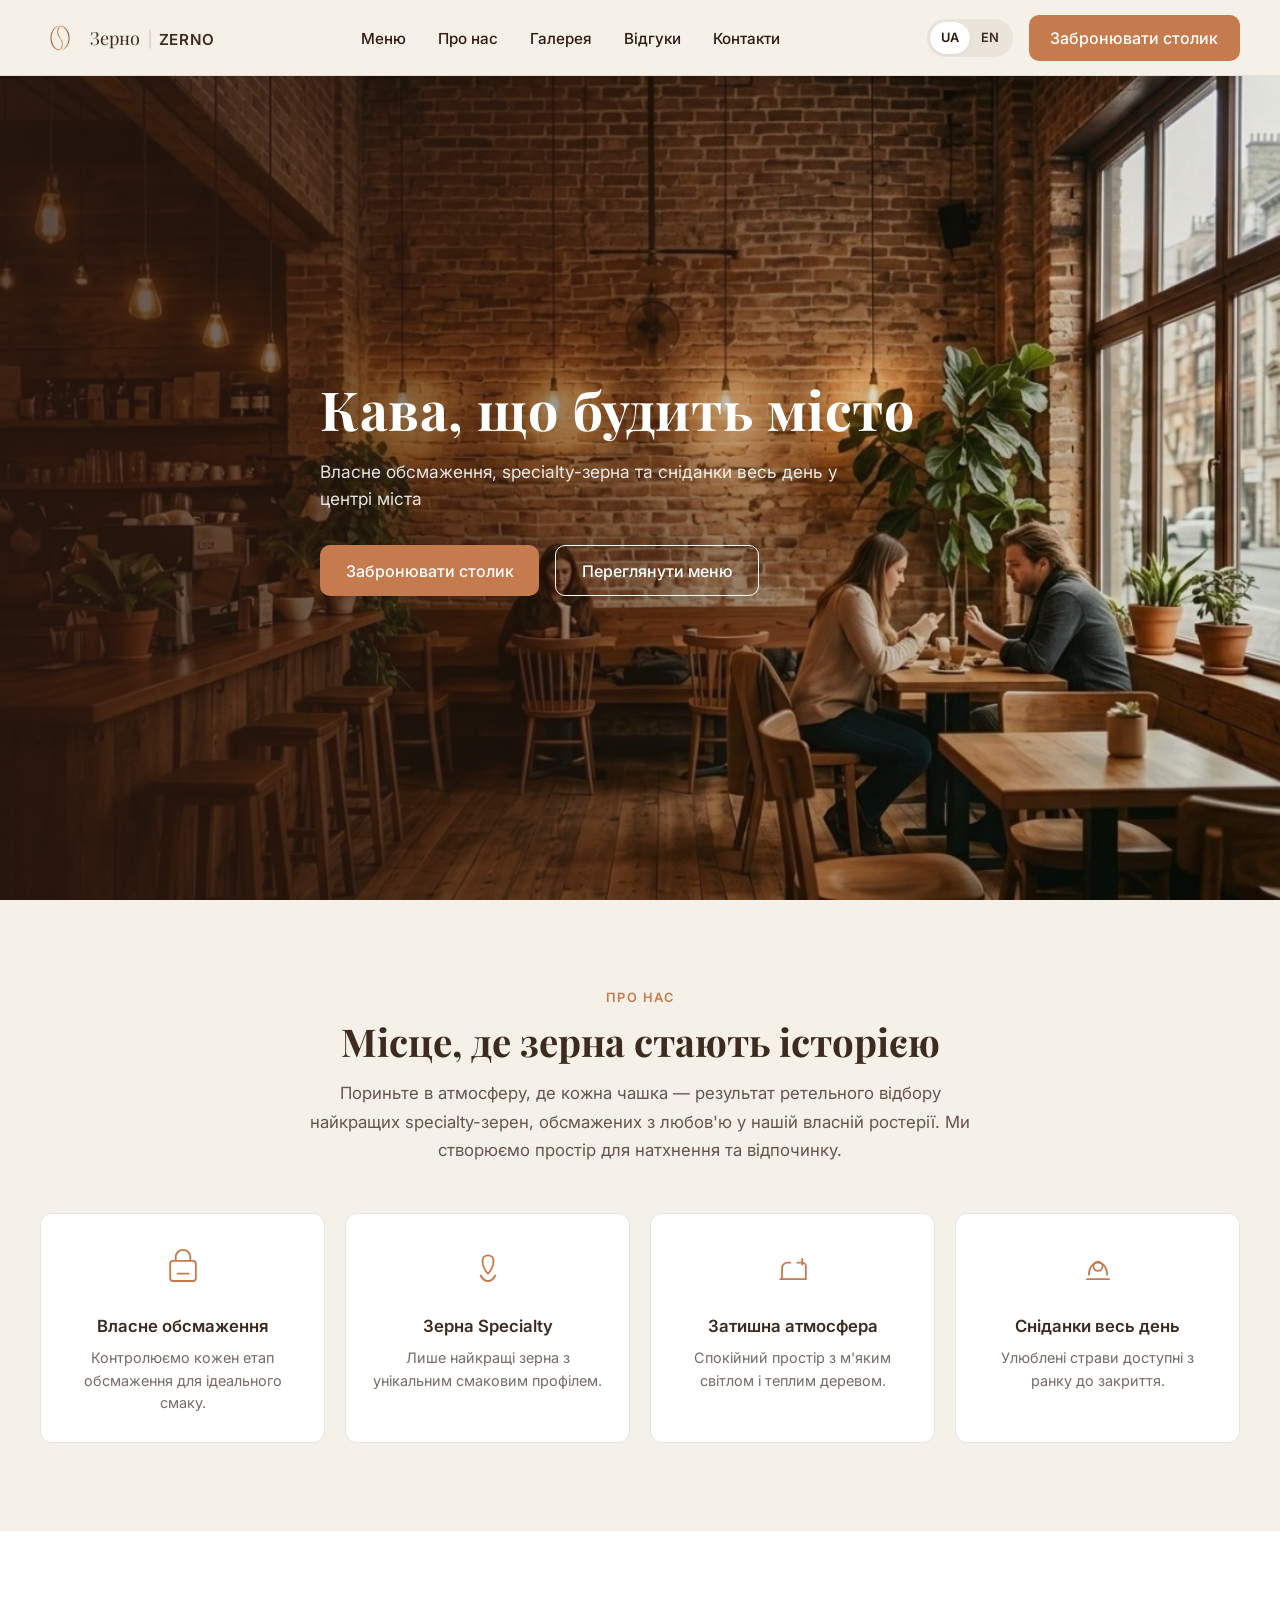
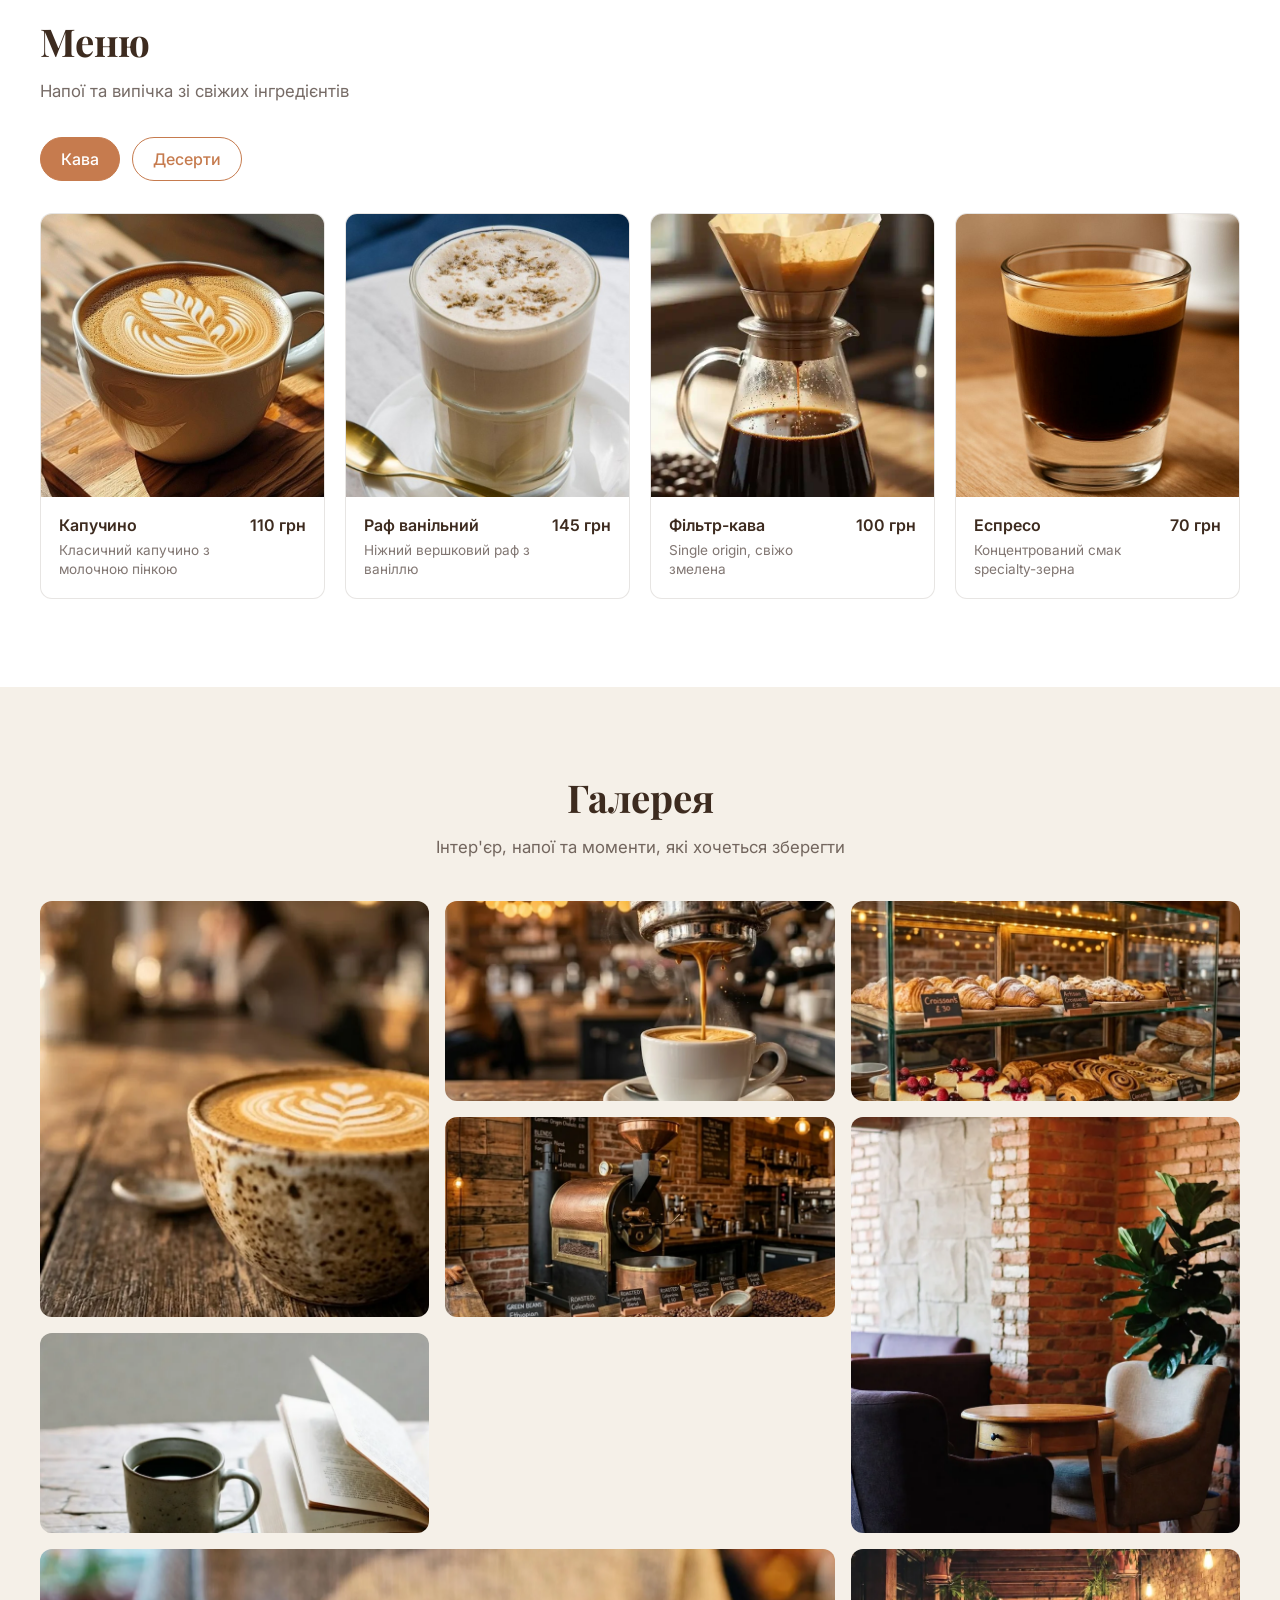
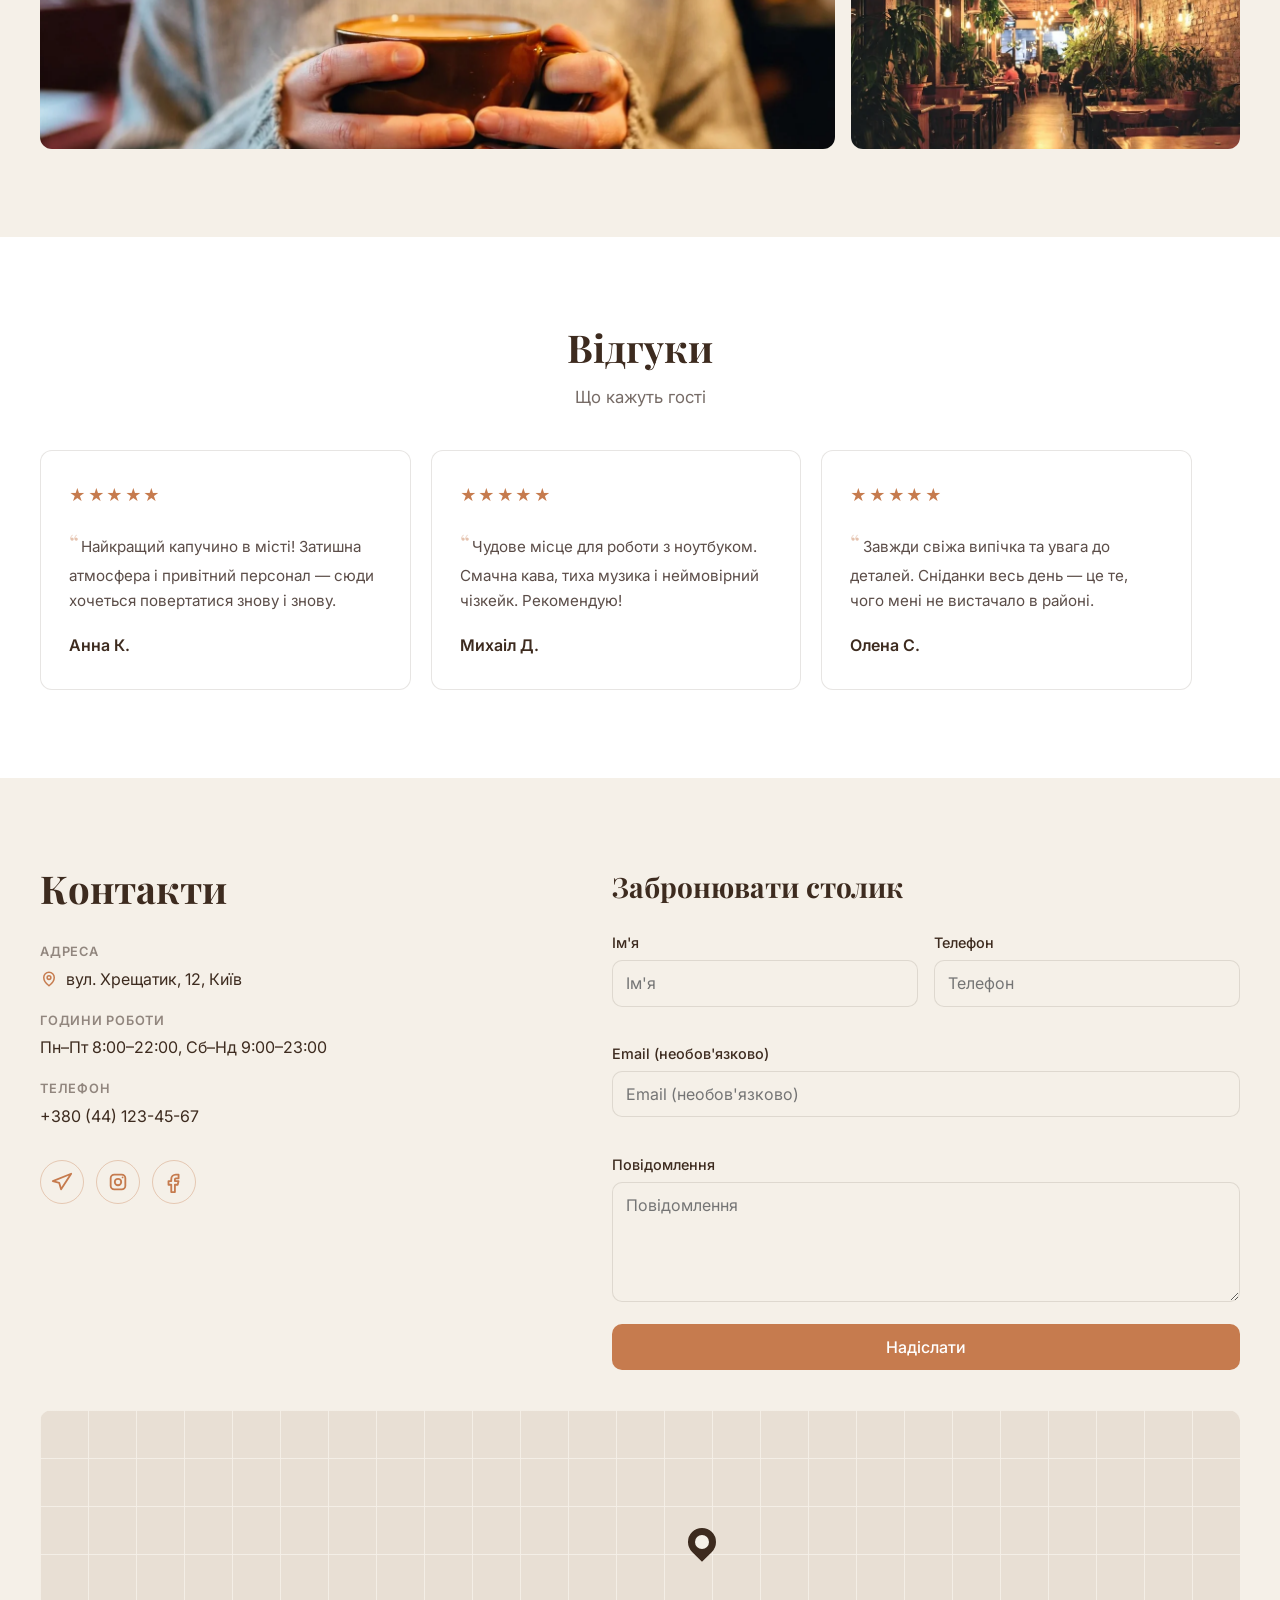
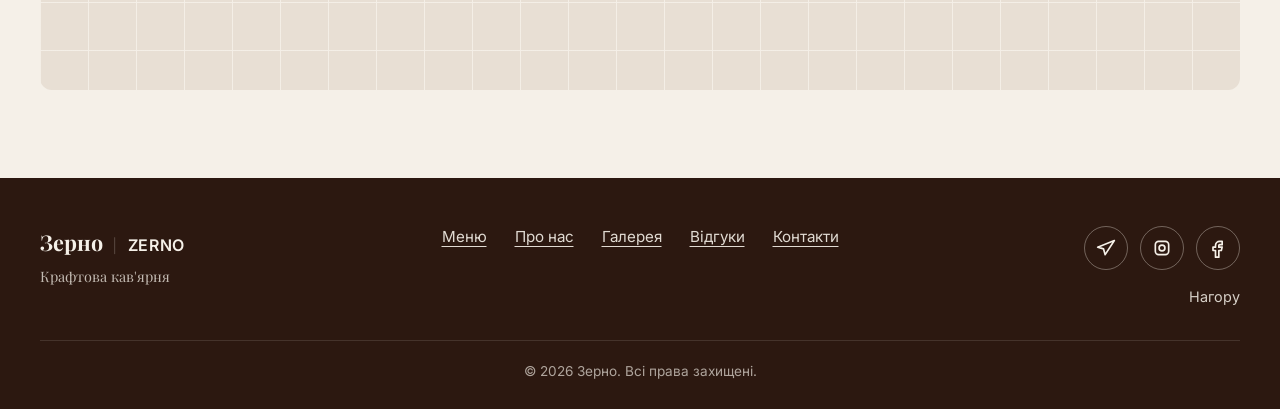
==== commit ac86d27c: "Add gallery images and fix GitHub Pages deploy. Gallery photos converted to WebP, paths updated to i" ====
--- a/index.html
+++ b/index.html
@@ -249,29 +249,29 @@
         <p class="section-subtitle" data-i18n="gallerySubtitle">Інтер'єр, напої та моменти, які хочеться зберегти</p>
 
         <div class="gallery-grid">
-          <button class="gallery-item gallery-item--tall" type="button" data-full="img/assets/gallery/01.webp">
-            <img src="img/assets/gallery/01.webp" alt="" width="400" height="500" loading="lazy" data-i18n-alt="galleryAlt1">
-          </button>
-          <button class="gallery-item" type="button" data-full="img/assets/gallery/02.webp">
-            <img src="img/assets/gallery/02.webp" alt="" width="400" height="320" loading="lazy" data-i18n-alt="galleryAlt2">
-          </button>
-          <button class="gallery-item" type="button" data-full="img/assets/gallery/03.webp">
-            <img src="img/assets/gallery/03.webp" alt="" width="400" height="320" loading="lazy" data-i18n-alt="galleryAlt3">
-          </button>
-          <button class="gallery-item" type="button" data-full="img/assets/gallery/04.webp">
-            <img src="img/assets/gallery/04.webp" alt="" width="400" height="320" loading="lazy" data-i18n-alt="galleryAlt4">
-          </button>
-          <button class="gallery-item gallery-item--tall" type="button" data-full="img/assets/gallery/05.webp">
-            <img src="img/assets/gallery/05.webp" alt="" width="400" height="500" loading="lazy" data-i18n-alt="galleryAlt5">
-          </button>
-          <button class="gallery-item" type="button" data-full="img/assets/gallery/06.webp">
-            <img src="img/assets/gallery/06.webp" alt="" width="400" height="320" loading="lazy" data-i18n-alt="galleryAlt6">
-          </button>
-          <button class="gallery-item gallery-item--wide" type="button" data-full="img/assets/gallery/07.webp">
-            <img src="img/assets/gallery/07.webp" alt="" width="800" height="400" loading="lazy" data-i18n-alt="galleryAlt7">
-          </button>
-          <button class="gallery-item" type="button" data-full="img/assets/gallery/08.webp">
-            <img src="img/assets/gallery/08.webp" alt="" width="400" height="320" loading="lazy" data-i18n-alt="galleryAlt8">
+          <button class="gallery-item gallery-item--tall" type="button" data-full="img/gallery/01.webp">
+            <img src="img/gallery/01.webp" alt="" width="400" height="500" loading="lazy" data-i18n-alt="galleryAlt1">
+          </button>
+          <button class="gallery-item" type="button" data-full="img/gallery/02.webp">
+            <img src="img/gallery/02.webp" alt="" width="400" height="320" loading="lazy" data-i18n-alt="galleryAlt2">
+          </button>
+          <button class="gallery-item" type="button" data-full="img/gallery/03.webp">
+            <img src="img/gallery/03.webp" alt="" width="400" height="320" loading="lazy" data-i18n-alt="galleryAlt3">
+          </button>
+          <button class="gallery-item" type="button" data-full="img/gallery/04.webp">
+            <img src="img/gallery/04.webp" alt="" width="400" height="320" loading="lazy" data-i18n-alt="galleryAlt4">
+          </button>
+          <button class="gallery-item gallery-item--tall" type="button" data-full="img/gallery/05.webp">
+            <img src="img/gallery/05.webp" alt="" width="400" height="500" loading="lazy" data-i18n-alt="galleryAlt5">
+          </button>
+          <button class="gallery-item" type="button" data-full="img/gallery/06.webp">
+            <img src="img/gallery/06.webp" alt="" width="400" height="320" loading="lazy" data-i18n-alt="galleryAlt6">
+          </button>
+          <button class="gallery-item gallery-item--wide" type="button" data-full="img/gallery/07.webp">
+            <img src="img/gallery/07.webp" alt="" width="800" height="400" loading="lazy" data-i18n-alt="galleryAlt7">
+          </button>
+          <button class="gallery-item" type="button" data-full="img/gallery/08.webp">
+            <img src="img/gallery/08.webp" alt="" width="400" height="320" loading="lazy" data-i18n-alt="galleryAlt8">
           </button>
         </div>
       </div>
@@ -296,7 +296,7 @@
             <article class="review-card">
               <div class="review-card__stars" aria-label="5 з 5">★★★★★</div>
               <blockquote class="review-card__text" data-i18n="review2Text">Чудове місце для роботи з ноутбуком. Смачна кава, тиха музика і неймовірний чізкейк. Рекомендую!</blockquote>
-              <cite class="review-card__author" data-i18n="review2Author">Михаіл Д.</cite>
+              <cite class="review-card__author" data-i18n="review2Author">Михайло Д.</cite>
             </article>
             <article class="review-card">
               <div class="review-card__stars" aria-label="5 з 5">★★★★★</div>
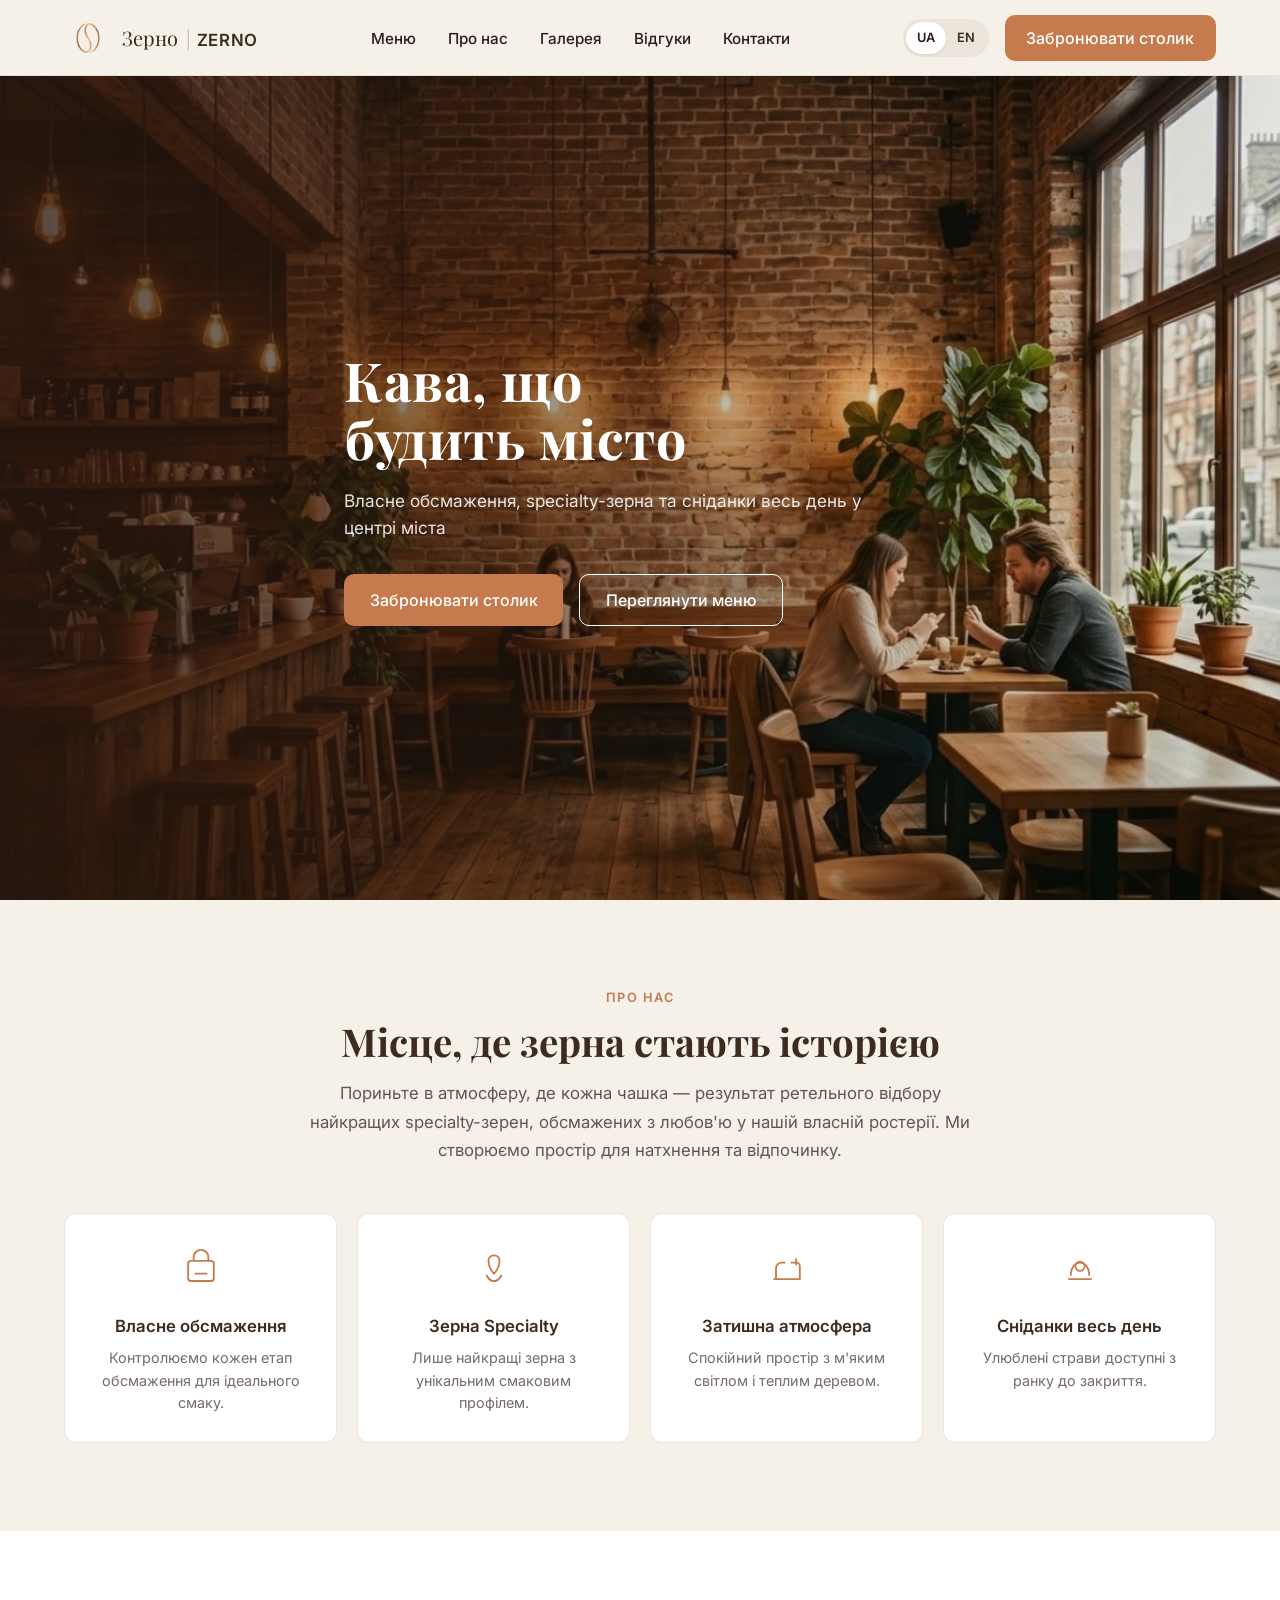
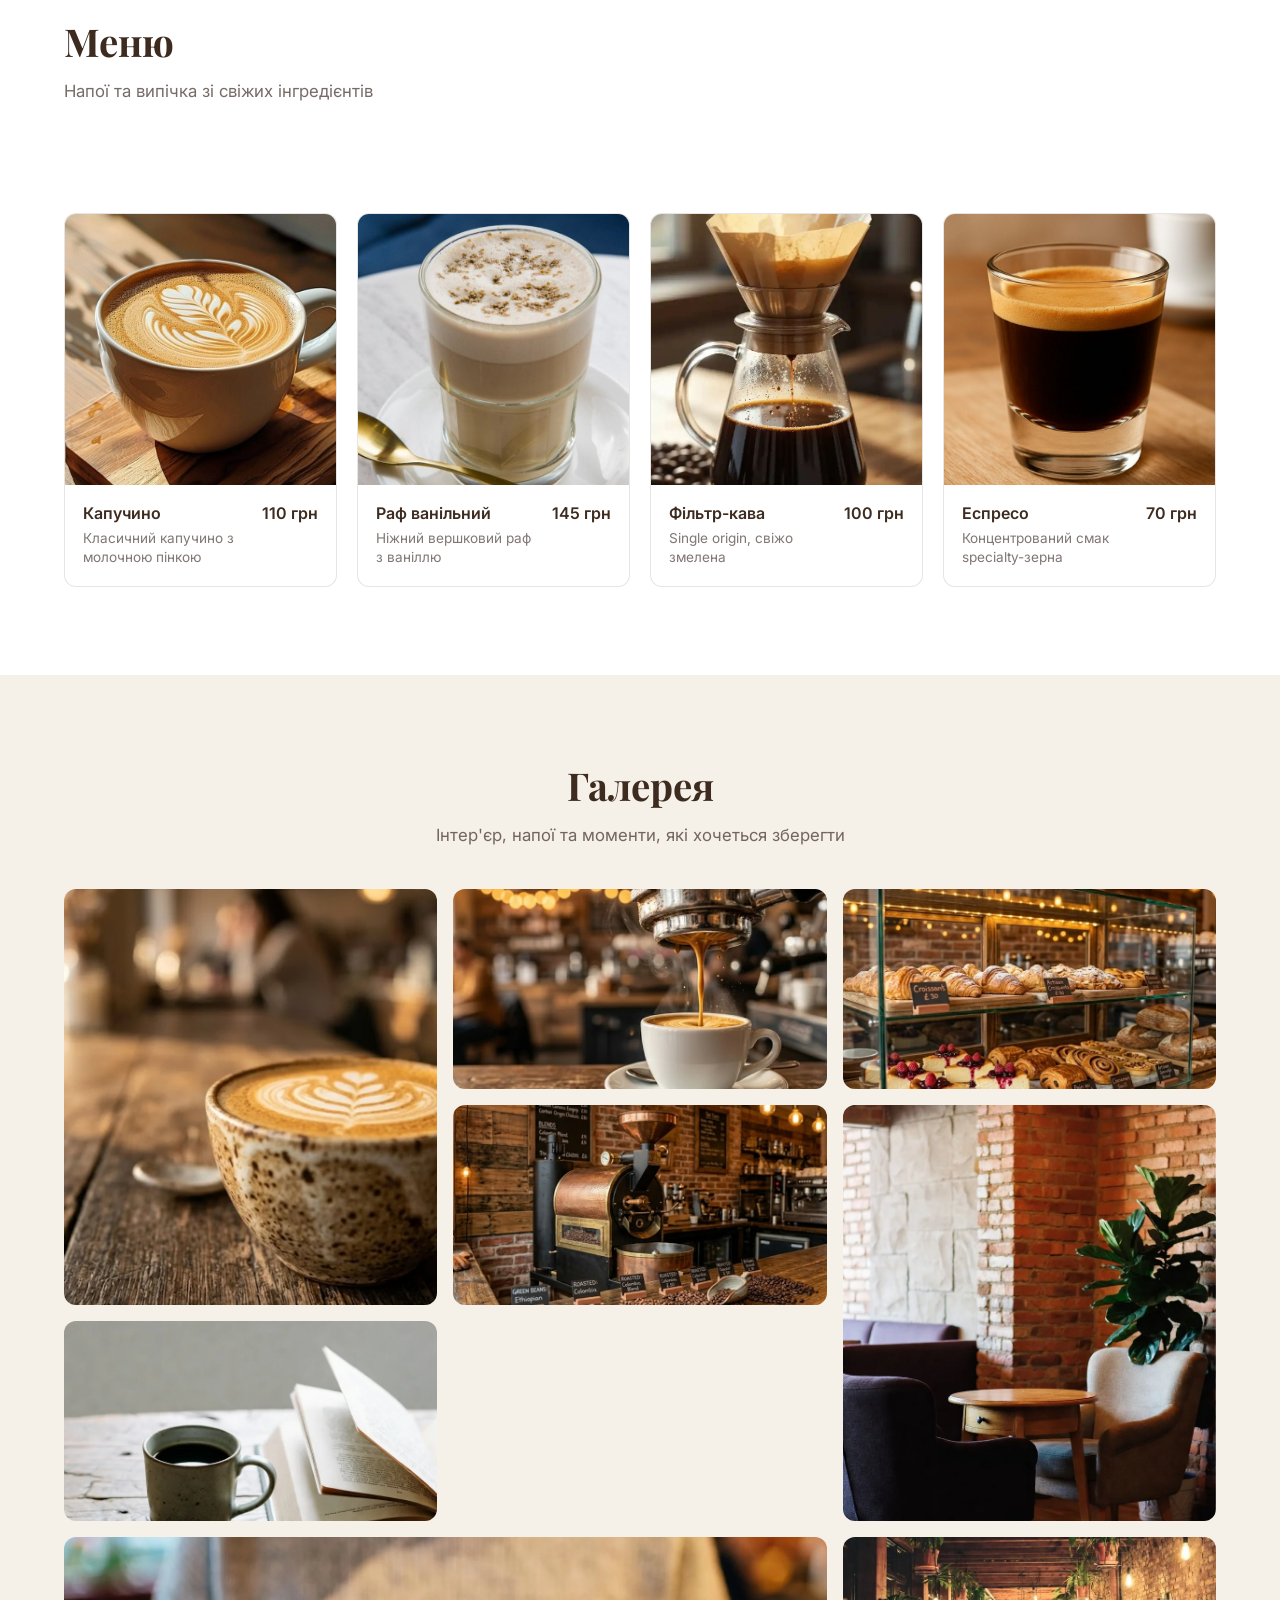
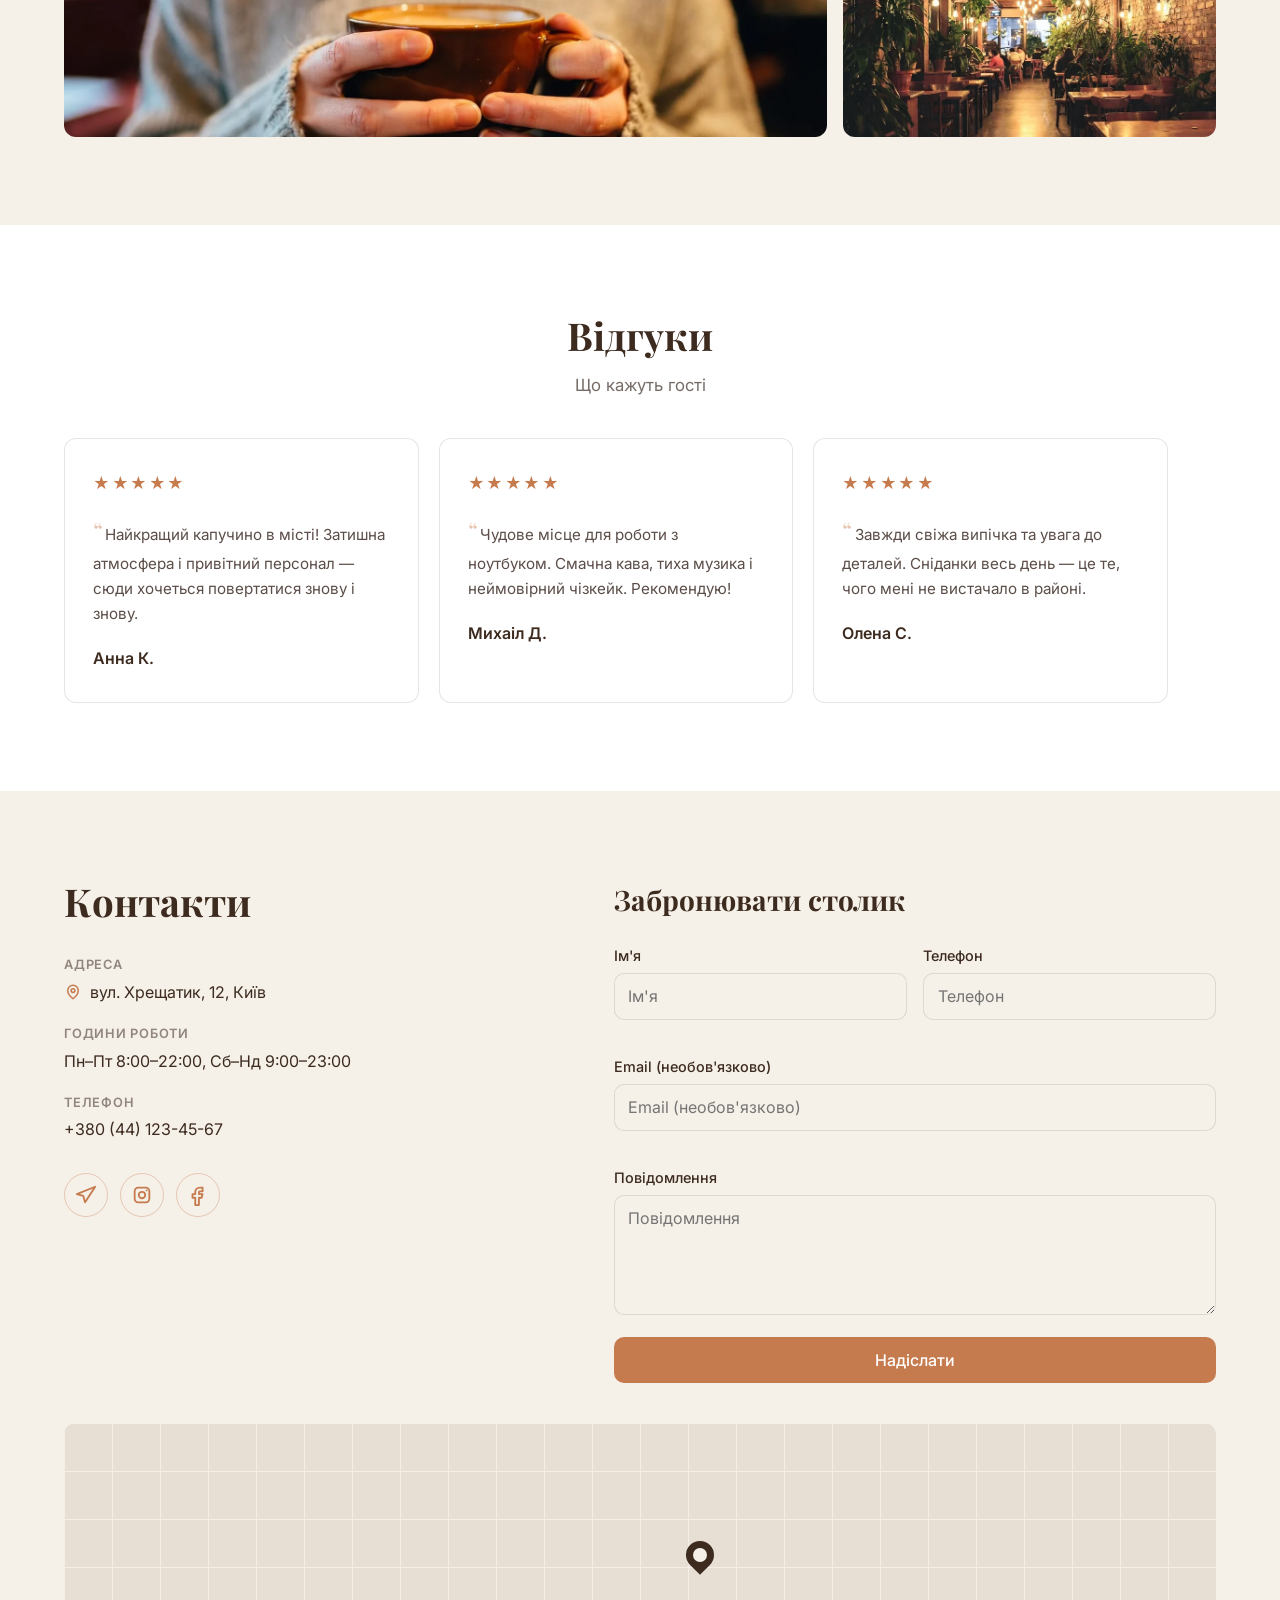
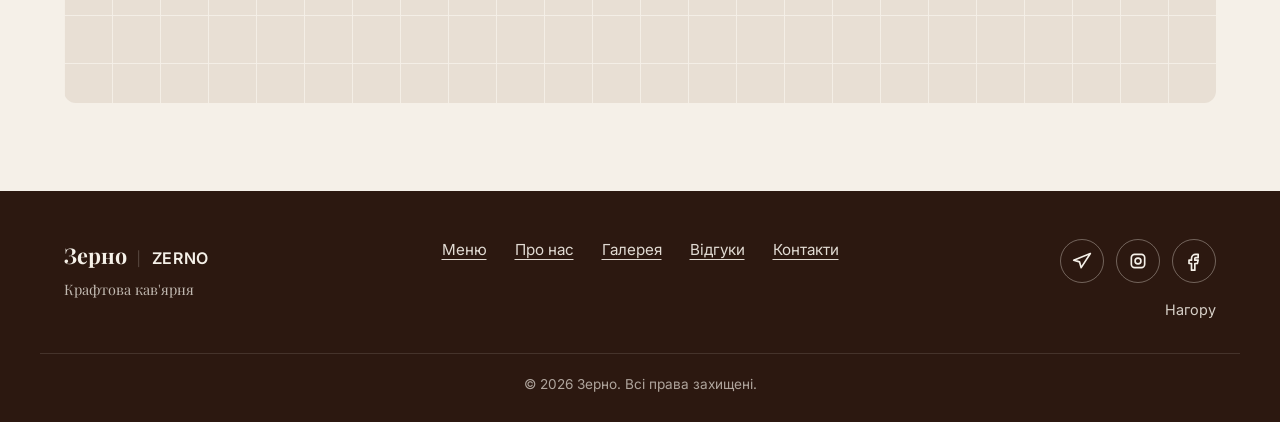
==== commit 13e59877: "Add responsive layout, burger menu, and scroll reveal animations. Split tablet/mobile styles into se" ====
--- a/index.html
+++ b/index.html
@@ -9,12 +9,28 @@
   <link rel="preconnect" href="https://fonts.gstatic.com" crossorigin>
   <link href="https://fonts.googleapis.com/css2?family=Inter:wght@400;500;600&family=Playfair+Display:wght@600;700&display=swap" rel="stylesheet">
   <link rel="stylesheet" href="css/styles.css">
+  <link rel="stylesheet" href="css/tablet.css">
+  <link rel="stylesheet" href="css/mobile.css">
+  <link rel="stylesheet" href="css/animations.css">
 </head>
 <body>
   <header class="header">
     <div class="header__inner container">
+      <button
+        class="burger"
+        type="button"
+        aria-expanded="false"
+        aria-controls="site-nav"
+        data-i18n-aria="navOpenMenu"
+        aria-label="Відкрити меню"
+      >
+        <span class="burger__line" aria-hidden="true"></span>
+        <span class="burger__line" aria-hidden="true"></span>
+        <span class="burger__line" aria-hidden="true"></span>
+      </button>
+
       <a class="logo" href="#hero" aria-label="Zerno — на головну">
-        <img class="logo__icon" src="img/assets/logo.webp" width="40" height="40" alt="">
+        <img class="logo__icon" src="img/assets/logo.webp" width="48" height="48" alt="">
         <span class="logo__text">
           <span class="logo__name" data-i18n="logoName">Зерно</span>
           <span class="logo__divider" aria-hidden="true">|</span>
@@ -22,7 +38,7 @@
         </span>
       </a>
 
-      <nav class="nav" aria-label="Головна навігація">
+      <nav class="nav" id="site-nav" aria-label="Головна навігація">
         <ul class="nav__list">
           <li><a class="nav__link" href="#menu" data-i18n="navMenu">Меню</a></li>
           <li><a class="nav__link" href="#about" data-i18n="navAbout">Про нас</a></li>
@@ -30,6 +46,7 @@
           <li><a class="nav__link" href="#reviews" data-i18n="navReviews">Відгуки</a></li>
           <li><a class="nav__link" href="#contact" data-i18n="navContact">Контакти</a></li>
         </ul>
+        <a class="btn btn--primary nav__cta" href="#contact" data-i18n="ctaBook">Забронювати столик</a>
       </nav>
 
       <div class="header__actions">
@@ -40,6 +57,8 @@
         <a class="btn btn--primary header__cta" href="#contact" data-i18n="ctaBook">Забронювати столик</a>
       </div>
     </div>
+
+    <div class="nav-overlay" id="nav-overlay" hidden></div>
   </header>
 
   <main>
--- a/css/styles.css
+++ b/css/styles.css
@@ -1,5 +1,6 @@
 /* ==========================================================================
-   Zerno — desktop layout (mobile later)
+   Zerno — base + desktop (≥1024px)
+   Tablet: css/tablet.css · Mobile: css/mobile.css
    ========================================================================== */
 
 :root {
@@ -32,6 +33,7 @@
 
 html {
   scroll-behavior: smooth;
+  overflow-x: clip;
 }
 
 body {
@@ -41,6 +43,7 @@
   line-height: 1.5;
   color: var(--color-text);
   background: var(--color-cream);
+  overflow-x: clip;
 }
 
 img {
@@ -61,8 +64,10 @@
 }
 
 .container {
-  width: min(100% - 48px, var(--container-width));
+  width: 100%;
+  max-width: var(--container-width);
   margin-inline: auto;
+  padding-inline: 24px;
 }
 
 /* --------------------------------------------------------------------------
@@ -172,7 +177,7 @@
 
 .header__inner {
   display: grid;
-  grid-template-columns: auto 1fr auto;
+  grid-template-columns: auto minmax(0, 1fr) auto;
   align-items: center;
   gap: 2rem;
   height: var(--header-height);
@@ -186,8 +191,8 @@
 }
 
 .logo__icon {
-  width: 40px;
-  height: 40px;
+  width: 48px;
+  height: 48px;
   border-radius: 50%;
   object-fit: cover;
   flex-shrink: 0;
@@ -198,7 +203,7 @@
   align-items: baseline;
   gap: 0.45rem;
   font-family: var(--font-serif);
-  font-size: 1.125rem;
+  font-size: 1.25rem;
   line-height: 1;
   color: var(--color-brown);
   white-space: nowrap;
@@ -206,7 +211,7 @@
 
 .logo__name-en {
   font-family: var(--font-sans);
-  font-size: 0.95rem;
+  font-size: 1.05rem;
   font-weight: 600;
   letter-spacing: 0.04em;
 }
@@ -240,6 +245,7 @@
   display: flex;
   align-items: center;
   gap: 1rem;
+  flex-shrink: 0;
 }
 
 .lang-switch {
@@ -268,6 +274,18 @@
 
 .header__cta {
   white-space: nowrap;
+}
+
+.burger {
+  display: none;
+}
+
+.nav__cta {
+  display: none;
+}
+
+.nav-overlay {
+  display: none;
 }
 
 /* --------------------------------------------------------------------------
--- a/css/tablet.css
+++ b/css/tablet.css
@@ -0,0 +1,272 @@
+/* ==========================================================================
+   Zerno — tablet (768px – 1023px)
+   ========================================================================== */
+
+@media (max-width: 1023px) {
+  :root {
+    --section-pad: 4rem;
+  }
+
+  .container {
+    padding-inline: 20px;
+  }
+
+  /* Header + burger nav
+     ---------------------------------------------------------------------- */
+
+  .header__inner {
+    grid-template-columns: 44px minmax(0, 1fr) auto;
+    gap: 1rem;
+  }
+
+  .burger {
+    display: inline-flex;
+    flex-direction: column;
+    justify-content: center;
+    align-items: center;
+    gap: 5px;
+    width: 44px;
+    height: 44px;
+    padding: 0;
+    border: 1px solid var(--color-border);
+    border-radius: var(--radius-btn);
+    color: var(--color-brown);
+    background: var(--color-white);
+    transition: background-color 0.2s ease, border-color 0.2s ease, color 0.2s ease;
+  }
+
+  .burger:hover,
+  .burger:focus-visible {
+    border-color: rgba(198, 123, 78, 0.35);
+    color: var(--color-terracotta);
+  }
+
+  .burger.is-active {
+    border-color: rgba(198, 123, 78, 0.4);
+    color: var(--color-terracotta);
+  }
+
+  .burger__line {
+    display: block;
+    width: 18px;
+    height: 2px;
+    border-radius: 1px;
+    background: currentColor;
+    transition: transform 0.25s ease, opacity 0.2s ease;
+  }
+
+  .burger.is-active .burger__line:nth-child(1) {
+    transform: translateY(7px) rotate(45deg);
+  }
+
+  .burger.is-active .burger__line:nth-child(2) {
+    opacity: 0;
+  }
+
+  .burger.is-active .burger__line:nth-child(3) {
+    transform: translateY(-7px) rotate(-45deg);
+  }
+
+  .header__cta {
+    display: none;
+  }
+
+  .nav {
+    position: fixed;
+    top: var(--header-height);
+    inset-inline-end: 0;
+    z-index: 110;
+    display: flex;
+    flex-direction: column;
+    gap: 1.25rem;
+    width: min(320px, 88vw);
+    height: calc(100dvh - var(--header-height));
+    padding: 1.75rem 1.5rem 2rem;
+    background: linear-gradient(180deg, var(--color-white) 0%, var(--color-cream) 100%);
+    border-left: 1px solid rgba(61, 43, 31, 0.08);
+    box-shadow: -12px 0 36px rgba(44, 24, 16, 0.1);
+    overflow-y: auto;
+    visibility: hidden;
+    pointer-events: none;
+    translate: 100% 0;
+    transition: translate 0.28s ease, visibility 0.28s ease;
+  }
+
+  .nav::before {
+    content: "";
+    width: 42px;
+    height: 3px;
+    border-radius: 999px;
+    background: var(--color-terracotta);
+    flex-shrink: 0;
+  }
+
+  .nav.is-open {
+    visibility: visible;
+    pointer-events: auto;
+    translate: 0 0;
+  }
+
+  .nav__list {
+    flex-direction: column;
+    align-items: stretch;
+    gap: 0;
+    margin: 0;
+    padding: 0;
+    border-block: 1px solid rgba(61, 43, 31, 0.08);
+  }
+
+  .nav__list li + li {
+    border-top: 1px solid rgba(61, 43, 31, 0.06);
+  }
+
+  .nav__link {
+    display: block;
+    padding: 1rem 0.85rem;
+    border-radius: 0;
+    font-family: var(--font-serif);
+    font-size: 1.125rem;
+    font-weight: 600;
+    color: var(--color-brown);
+    border-left: 3px solid transparent;
+    transition: color 0.2s ease, background-color 0.2s ease, border-color 0.2s ease,
+      padding-inline-start 0.2s ease;
+  }
+
+  .nav__link:hover,
+  .nav__link:focus-visible {
+    color: var(--color-terracotta);
+    background: rgba(198, 123, 78, 0.07);
+    border-left-color: var(--color-terracotta);
+    padding-inline-start: 1.1rem;
+  }
+
+  .nav__cta {
+    display: inline-flex;
+    width: 100%;
+    min-height: 48px;
+    margin-top: auto;
+    justify-content: center;
+    box-shadow: 0 6px 18px rgba(198, 123, 78, 0.22);
+  }
+
+  .nav-overlay {
+    display: block;
+    position: fixed;
+    inset: var(--header-height) 0 0 0;
+    z-index: 105;
+    background: rgba(44, 24, 16, 0.52);
+    opacity: 0;
+    transition: opacity 0.28s ease;
+    pointer-events: none;
+  }
+
+  .nav-overlay.is-visible {
+    opacity: 1;
+    pointer-events: auto;
+  }
+
+  body.is-nav-open {
+    overflow: hidden;
+  }
+
+  /* Hero
+     ---------------------------------------------------------------------- */
+
+  .hero__overlay {
+    background: linear-gradient(
+      180deg,
+      rgba(44, 24, 16, 0.45) 0%,
+      rgba(44, 24, 16, 0.72) 55%,
+      rgba(44, 24, 16, 0.88) 100%
+    );
+  }
+
+  .hero__content {
+    max-width: none;
+    padding-block: 3rem;
+  }
+
+  /* About
+     ---------------------------------------------------------------------- */
+
+  .features {
+    grid-template-columns: repeat(2, 1fr);
+  }
+
+  /* Menu
+     ---------------------------------------------------------------------- */
+
+  .menu-grid {
+    grid-template-columns: repeat(2, 1fr);
+  }
+
+  /* Gallery
+     ---------------------------------------------------------------------- */
+
+  .gallery-grid {
+    grid-template-columns: repeat(2, 1fr);
+    grid-auto-rows: 180px;
+  }
+
+  .gallery-item--tall {
+    grid-row: span 1;
+  }
+
+  .gallery-item--wide {
+    grid-column: span 2;
+  }
+
+  /* Reviews slider
+     ---------------------------------------------------------------------- */
+
+  .reviews-slider__track {
+    grid-template-columns: 1fr;
+  }
+
+  .reviews-slider__track .review-card {
+    display: none;
+  }
+
+  .reviews-slider__track .review-card.is-active {
+    display: block;
+  }
+
+  .reviews-slider {
+    grid-template-columns: auto minmax(0, 1fr) auto;
+  }
+
+  .reviews-slider__arrow {
+    display: inline-flex;
+  }
+
+  .reviews-dots {
+    display: flex;
+  }
+
+  /* Contact
+     ---------------------------------------------------------------------- */
+
+  .contact__grid {
+    grid-template-columns: 1fr;
+    gap: 2rem;
+  }
+
+  .section-title--left,
+  .section-subtitle--left {
+    text-align: center;
+  }
+
+  /* Footer
+     ---------------------------------------------------------------------- */
+
+  .footer__inner {
+    grid-template-columns: 1fr;
+    justify-items: center;
+    text-align: center;
+  }
+
+  .footer__actions {
+    align-items: center;
+  }
+}
--- a/css/mobile.css
+++ b/css/mobile.css
@@ -0,0 +1,222 @@
+/* ==========================================================================
+   Zerno — mobile (≤767px)
+   ========================================================================== */
+
+@media (max-width: 767px) {
+  :root {
+    --header-height: 68px;
+    --section-pad: 3.25rem;
+  }
+
+  .container {
+    padding-inline: 16px;
+  }
+
+  /* Header
+     ---------------------------------------------------------------------- */
+
+  .header__inner {
+    gap: 0.75rem;
+  }
+
+  .logo {
+    gap: 0.5rem;
+    min-width: 0;
+  }
+
+  .logo__divider,
+  .logo__name-en {
+    display: none;
+  }
+
+  .logo__icon {
+    width: 40px;
+    height: 40px;
+  }
+
+  .logo__text {
+    font-size: 1.1rem;
+  }
+
+  .logo__name-en {
+    font-size: 0.9rem;
+  }
+
+  .header__actions {
+    gap: 0.5rem;
+  }
+
+  .lang-switch__btn {
+    min-width: 36px;
+    min-height: 30px;
+    font-size: 0.75rem;
+  }
+
+  /* Hero
+     ---------------------------------------------------------------------- */
+
+  .hero {
+    min-height: calc(100svh - var(--header-height));
+  }
+
+  .hero__content {
+    padding-block: 2.5rem;
+  }
+
+  .hero__title {
+    font-size: clamp(2rem, 9vw, 2.5rem);
+    margin-bottom: 1rem;
+  }
+
+  .hero__subtitle {
+    margin-bottom: 1.5rem;
+    font-size: 1rem;
+  }
+
+  .hero__actions {
+    flex-direction: column;
+    align-items: stretch;
+  }
+
+  .hero__actions .btn {
+    width: 100%;
+  }
+
+  /* Sections
+     ---------------------------------------------------------------------- */
+
+  .section-subtitle {
+    margin-bottom: 2rem;
+    font-size: 1rem;
+  }
+
+  /* About
+     ---------------------------------------------------------------------- */
+
+  .about__text {
+    margin-bottom: 2rem;
+    font-size: 1rem;
+  }
+
+  .features {
+    grid-template-columns: minmax(0, 1fr);
+    gap: 1rem;
+  }
+
+  .feature-card,
+  .menu-card,
+  .gallery-item,
+  .review-card {
+    min-width: 0;
+  }
+
+  .feature-card {
+    padding: 1.35rem 1.25rem;
+  }
+
+  /* Menu
+     ---------------------------------------------------------------------- */
+
+  .menu-tabs {
+    flex-wrap: wrap;
+    justify-content: center;
+    gap: 0.5rem;
+    margin-bottom: 1.5rem;
+  }
+
+  .menu-tabs__btn {
+    flex: 1 1 0;
+    min-width: 0;
+    padding-inline: 0.75rem;
+  }
+
+  .menu-grid {
+    grid-template-columns: minmax(0, 1fr);
+    gap: 1rem;
+  }
+
+  /* Gallery
+     ---------------------------------------------------------------------- */
+
+  .gallery-grid {
+    grid-template-columns: minmax(0, 1fr);
+    grid-auto-rows: auto;
+    gap: 0.75rem;
+  }
+
+  .gallery-item,
+  .gallery-item--tall,
+  .gallery-item--wide {
+    grid-row: auto;
+    grid-column: auto;
+    aspect-ratio: 4 / 3;
+  }
+
+  /* Reviews
+     ---------------------------------------------------------------------- */
+
+  .reviews-slider {
+    gap: 0.75rem;
+  }
+
+  .reviews-slider__arrow {
+    width: 40px;
+    height: 40px;
+    flex-shrink: 0;
+  }
+
+  .review-card {
+    padding: 1.5rem 1.25rem;
+  }
+
+  /* Contact
+     ---------------------------------------------------------------------- */
+
+  .contact__form-title {
+    font-size: 1.5rem;
+    text-align: center;
+  }
+
+  .contact-form__row {
+    grid-template-columns: 1fr;
+  }
+
+  .contact-list {
+    margin: 1.5rem 0;
+  }
+
+  .contact-map {
+    height: 220px;
+  }
+
+  /* Footer
+     ---------------------------------------------------------------------- */
+
+  .footer {
+    padding-top: 2.5rem;
+  }
+
+  .footer__nav {
+    flex-direction: column;
+    align-items: center;
+    gap: 0.85rem;
+  }
+
+  /* Lightbox
+     ---------------------------------------------------------------------- */
+
+  .lightbox {
+    padding: 1rem;
+  }
+
+  .lightbox__close {
+    top: 0.75rem;
+    right: 0.75rem;
+  }
+
+  .lightbox__image {
+    max-width: 100%;
+    max-height: 80vh;
+    border-radius: 8px;
+  }
+}
--- a/css/animations.css
+++ b/css/animations.css
@@ -0,0 +1,26 @@
+/* ==========================================================================
+   Zerno — scroll reveal (opacity + transform only)
+   ========================================================================== */
+
+@media (prefers-reduced-motion: no-preference) {
+  .reveal {
+    opacity: 0;
+    transform: translateY(22px);
+    transition:
+      opacity 0.65s ease,
+      transform 0.65s ease;
+    transition-delay: var(--reveal-delay, 0ms);
+  }
+
+  .reveal.is-visible {
+    opacity: 1;
+    transform: translateY(0);
+  }
+}
+
+@media (prefers-reduced-motion: reduce) {
+  .reveal {
+    opacity: 1;
+    transform: none;
+  }
+}
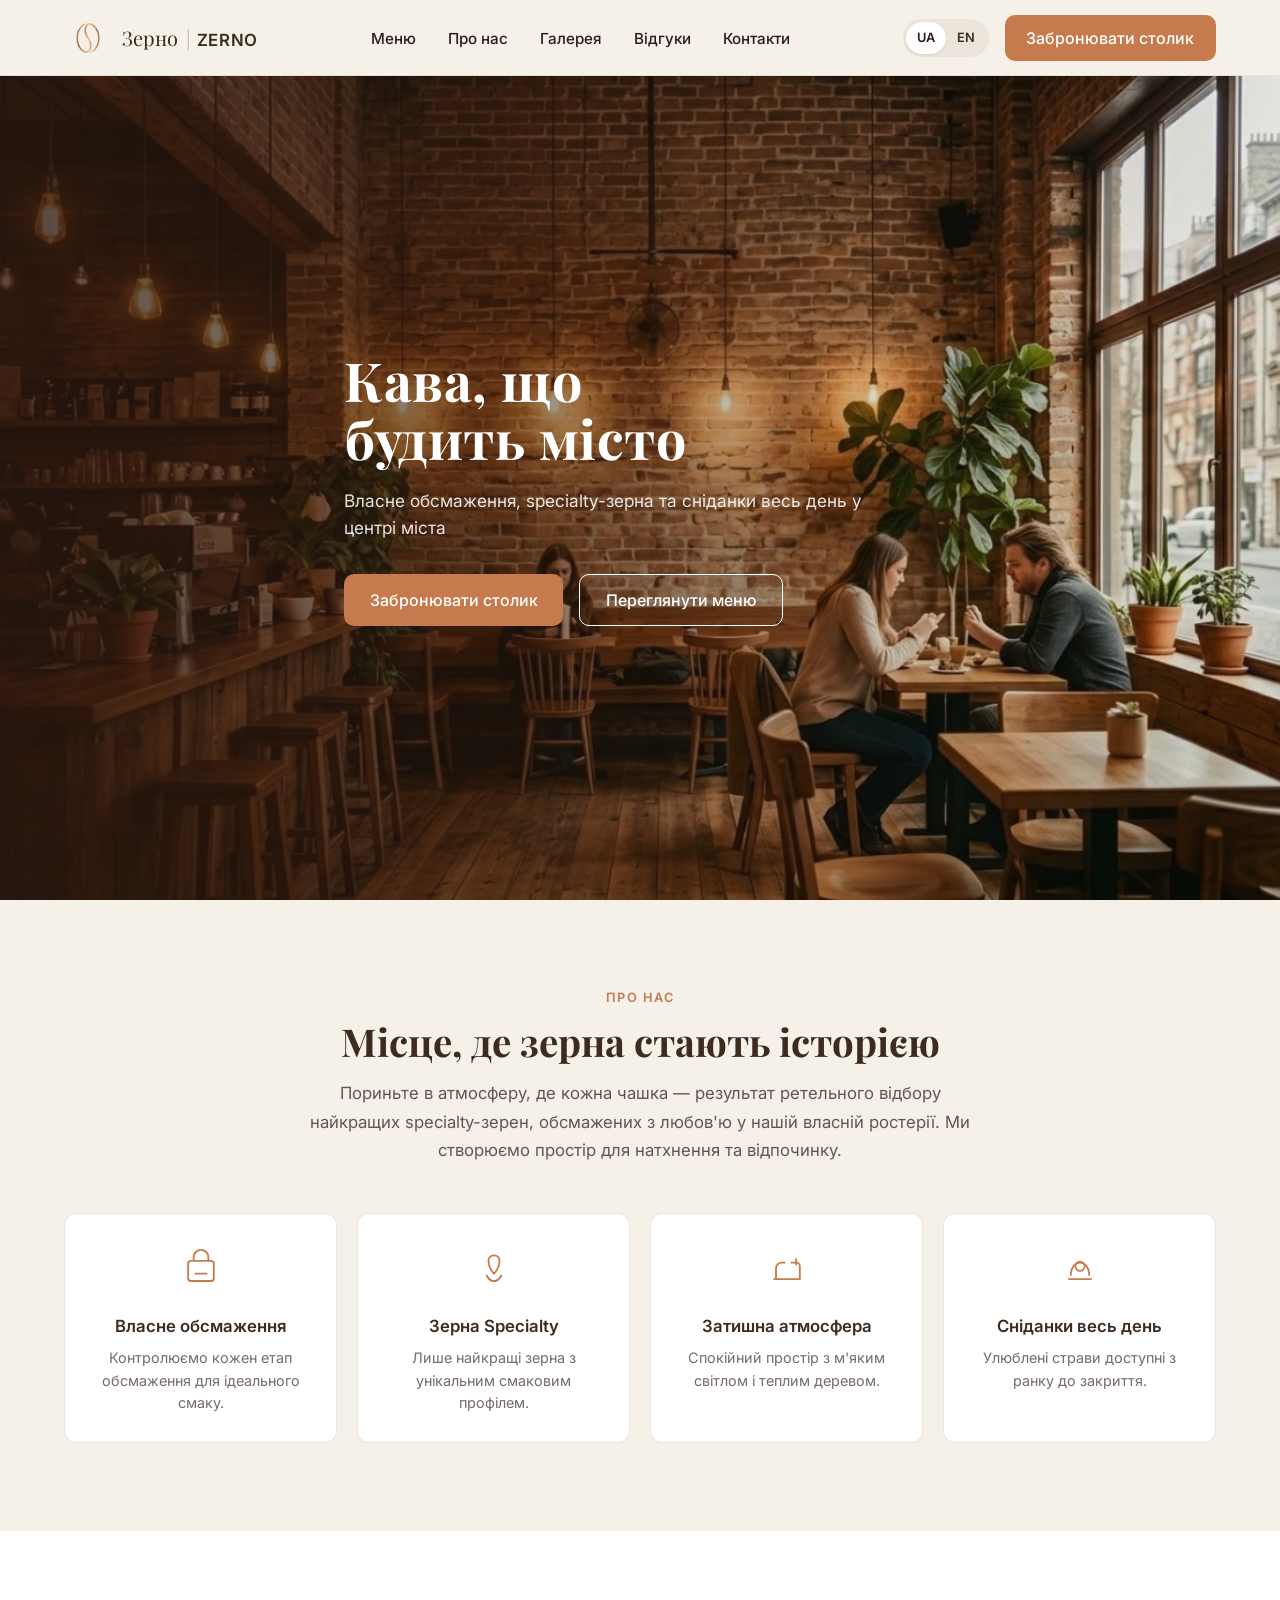
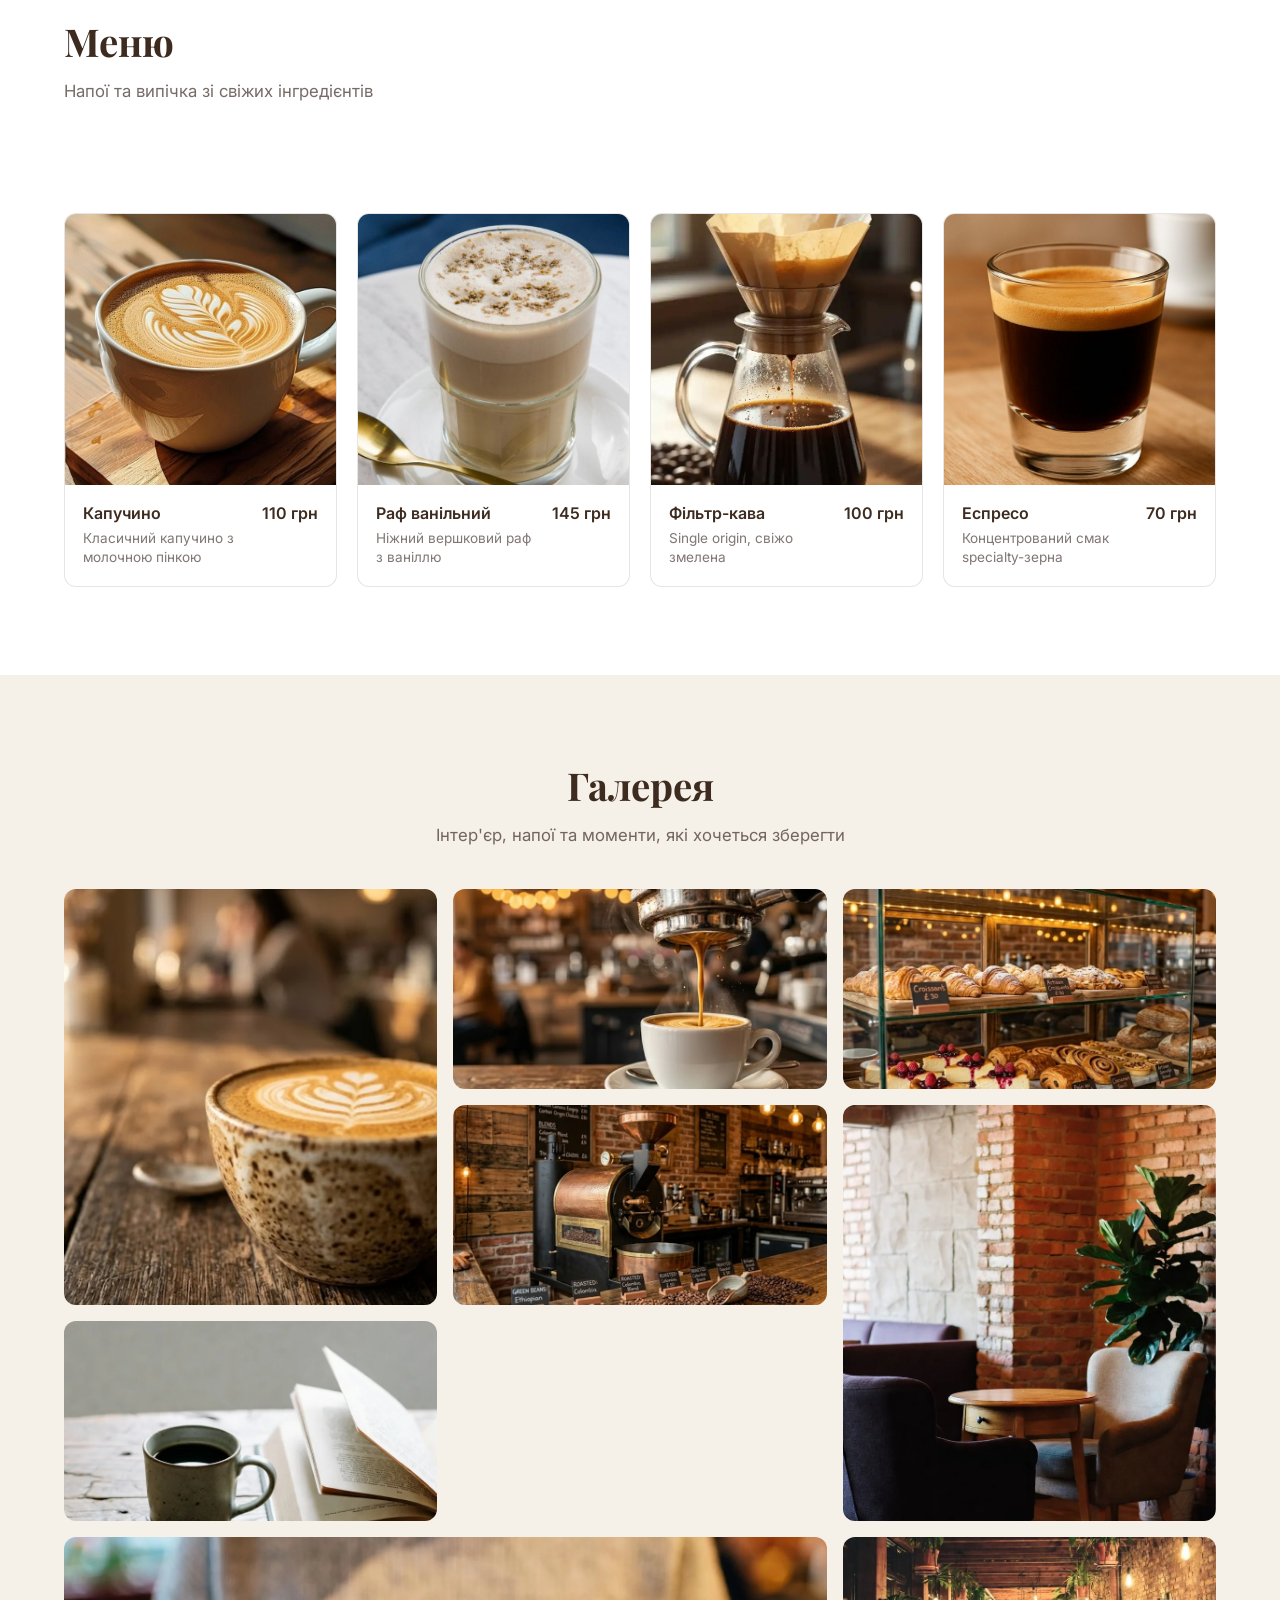
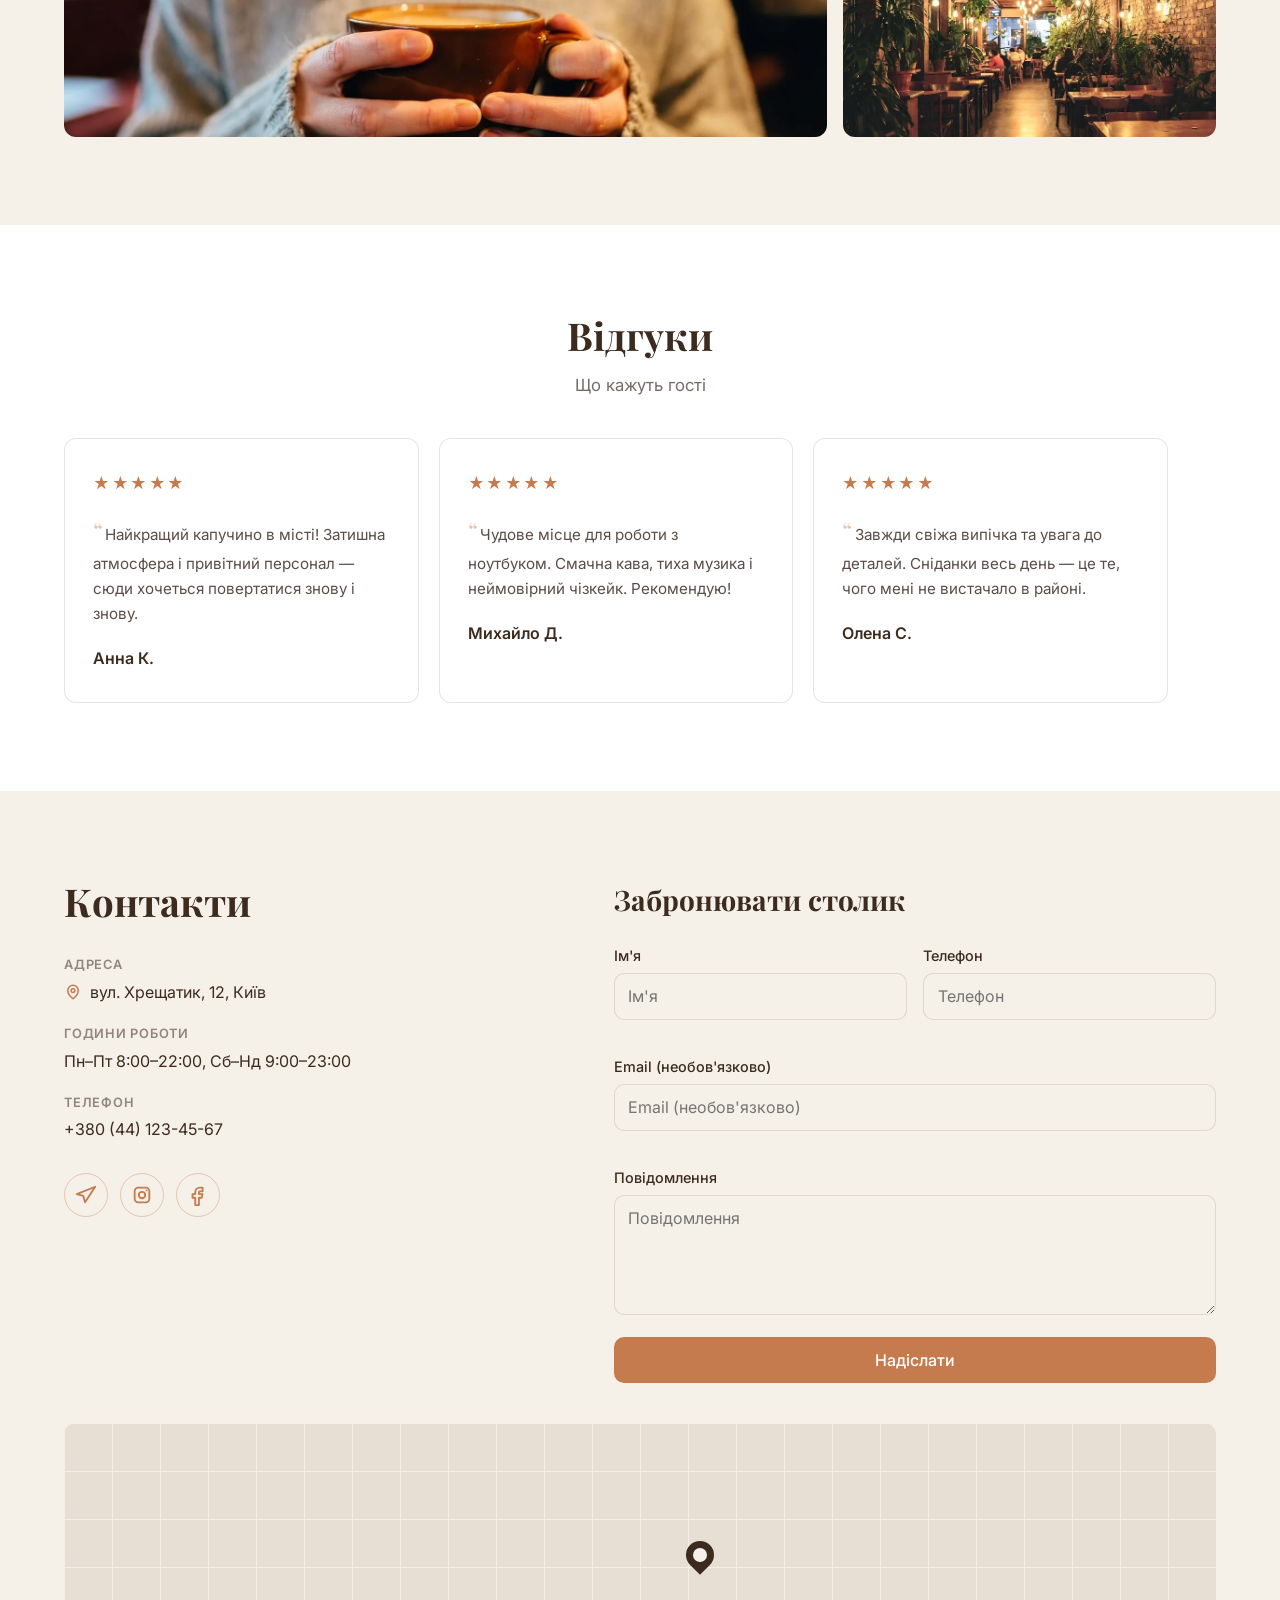
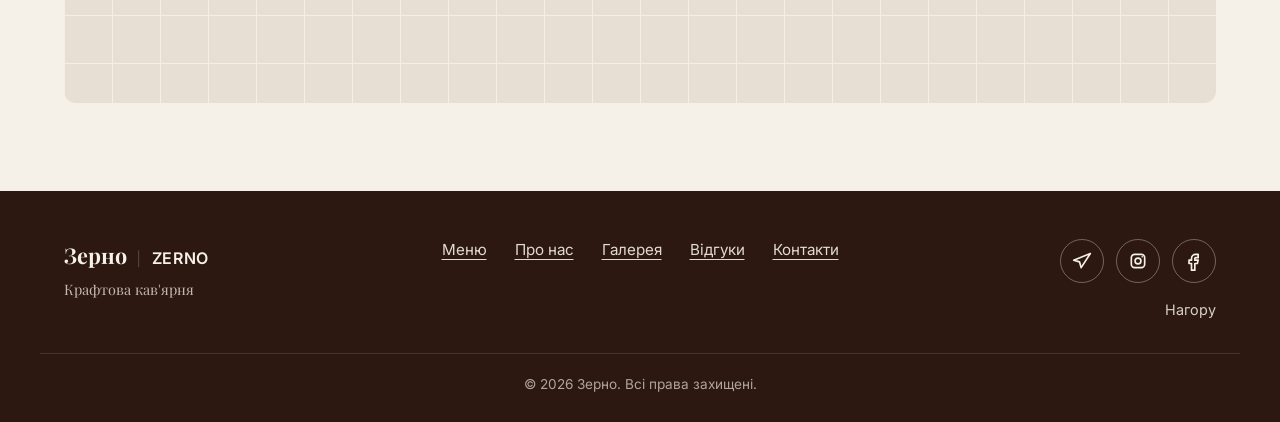
==== commit 5fea4eed: "Add JSON-driven content and Decap CMS admin panel. Menu, gallery, reviews, and contacts load from co" ====
--- a/index.html
+++ b/index.html
@@ -5,6 +5,8 @@
   <meta name="viewport" content="width=device-width, initial-scale=1.0">
   <title>Zerno — крафтова кав'ярня</title>
   <meta name="description" content="Zerno — specialty-кава, власне обсмаження та затишна атмосфера в центрі міста.">
+  <link rel="icon" href="img/assets/logo.webp" type="image/webp" sizes="32x32">
+  <link rel="apple-touch-icon" href="img/assets/logo.webp">
   <link rel="preconnect" href="https://fonts.googleapis.com">
   <link rel="preconnect" href="https://fonts.gstatic.com" crossorigin>
   <link href="https://fonts.googleapis.com/css2?family=Inter:wght@400;500;600&family=Playfair+Display:wght@600;700&display=swap" rel="stylesheet">
@@ -146,194 +148,42 @@
 
     <section class="menu section section--white" id="menu">
       <div class="container menu__inner">
-        <h2 class="section-title section-title--left" data-i18n="menuTitle">Меню</h2>
-        <p class="section-subtitle section-subtitle--left" data-i18n="menuSubtitle">Напої та випічка зі свіжих інгредієнтів</p>
-
-        <div class="menu-tabs" role="tablist" aria-label="Категорії меню">
-          <button class="menu-tabs__btn is-active" type="button" role="tab" id="menu-tab-coffee" aria-selected="true" aria-controls="menu-panel" data-tab="coffee" data-i18n="menuTabCoffee">Кава</button>
-          <button class="menu-tabs__btn" type="button" role="tab" id="menu-tab-desserts" aria-selected="false" aria-controls="menu-panel" data-tab="desserts" data-i18n="menuTabDesserts">Десерти</button>
-        </div>
-
-        <div class="menu-grid" id="menu-panel" role="tabpanel" aria-labelledby="menu-tab-coffee">
-          <article class="menu-card" data-category="coffee">
-            <div class="menu-card__media">
-              <img src="img/menu/Coffe/Kapuchino.jpg" alt="" width="280" height="280" loading="lazy">
-            </div>
-            <div class="menu-card__body">
-              <div class="menu-card__info">
-                <h3 class="menu-card__name" data-i18n="menuCappuccinoName">Капучино</h3>
-                <p class="menu-card__desc" data-i18n="menuCappuccinoDesc">Класичний капучино з молочною пінкою</p>
-              </div>
-              <span class="menu-card__price" data-i18n="menuCappuccinoPrice">110 грн</span>
-            </div>
-          </article>
-
-          <article class="menu-card" data-category="coffee">
-            <div class="menu-card__media">
-              <img src="img/menu/Coffe/Raph.jpg" alt="" width="280" height="280" loading="lazy">
-            </div>
-            <div class="menu-card__body">
-              <div class="menu-card__info">
-                <h3 class="menu-card__name" data-i18n="menuRafName">Раф ванільний</h3>
-                <p class="menu-card__desc" data-i18n="menuRafDesc">Ніжний вершковий раф з ваніллю</p>
-              </div>
-              <span class="menu-card__price" data-i18n="menuRafPrice">145 грн</span>
-            </div>
-          </article>
-
-          <article class="menu-card" data-category="coffee">
-            <div class="menu-card__media">
-              <img src="img/menu/Coffe/Philtr%20coffe.jpg" alt="" width="280" height="280" loading="lazy">
-            </div>
-            <div class="menu-card__body">
-              <div class="menu-card__info">
-                <h3 class="menu-card__name" data-i18n="menuFilterName">Фільтр-кава</h3>
-                <p class="menu-card__desc" data-i18n="menuFilterDesc">Single origin, свіжо змелена</p>
-              </div>
-              <span class="menu-card__price" data-i18n="menuFilterPrice">100 грн</span>
-            </div>
-          </article>
-
-          <article class="menu-card" data-category="coffee">
-            <div class="menu-card__media">
-              <img src="img/menu/Coffe/Espresso.jpg" alt="" width="280" height="280" loading="lazy">
-            </div>
-            <div class="menu-card__body">
-              <div class="menu-card__info">
-                <h3 class="menu-card__name" data-i18n="menuEspressoName">Еспресо</h3>
-                <p class="menu-card__desc" data-i18n="menuEspressoDesc">Концентрований смак specialty-зерна</p>
-              </div>
-              <span class="menu-card__price" data-i18n="menuEspressoPrice">70 грн</span>
-            </div>
-          </article>
-
-          <article class="menu-card is-hidden" data-category="desserts" hidden>
-            <div class="menu-card__media">
-              <img src="img/menu/Deserts/Croissant.jpg" alt="" width="280" height="280" loading="lazy">
-            </div>
-            <div class="menu-card__body">
-              <div class="menu-card__info">
-                <h3 class="menu-card__name" data-i18n="menuCroissantName">Круасан</h3>
-                <p class="menu-card__desc" data-i18n="menuCroissantDesc">Вершкова випічка щоденного випікання</p>
-              </div>
-              <span class="menu-card__price" data-i18n="menuCroissantPrice">95 грн</span>
-            </div>
-          </article>
-
-          <article class="menu-card is-hidden" data-category="desserts" hidden>
-            <div class="menu-card__media">
-              <img src="img/menu/Deserts/Cheesecake.jpg" alt="" width="280" height="280" loading="lazy">
-            </div>
-            <div class="menu-card__body">
-              <div class="menu-card__info">
-                <h3 class="menu-card__name" data-i18n="menuCheesecakeName">Чізкейк</h3>
-                <p class="menu-card__desc" data-i18n="menuCheesecakeDesc">Класичний десерт із ягідним соусом</p>
-              </div>
-              <span class="menu-card__price" data-i18n="menuCheesecakePrice">165 грн</span>
-            </div>
-          </article>
-
-          <article class="menu-card is-hidden" data-category="desserts" hidden>
-            <div class="menu-card__media">
-              <img src="img/menu/Deserts/Avocado%20Toast.jpg" alt="" width="280" height="280" loading="lazy">
-            </div>
-            <div class="menu-card__body">
-              <div class="menu-card__info">
-                <h3 class="menu-card__name" data-i18n="menuToastName">Авокадо-тост</h3>
-                <p class="menu-card__desc" data-i18n="menuToastDesc">Авокадо, яйце пашот, закваасений хліб</p>
-              </div>
-              <span class="menu-card__price" data-i18n="menuToastPrice">185 грн</span>
-            </div>
-          </article>
-
-          <article class="menu-card is-hidden" data-category="desserts" hidden>
-            <div class="menu-card__media">
-              <img src="img/menu/Deserts/Granola.jpg" alt="" width="280" height="280" loading="lazy">
-            </div>
-            <div class="menu-card__body">
-              <div class="menu-card__info">
-                <h3 class="menu-card__name" data-i18n="menuGranolaName">Гранола</h3>
-                <p class="menu-card__desc" data-i18n="menuGranolaDesc">Гранола з ягодами та йогуртом</p>
-              </div>
-              <span class="menu-card__price" data-i18n="menuGranolaPrice">135 грн</span>
-            </div>
-          </article>
-        </div>
+        <h2 class="section-title section-title--left" id="menu-title"></h2>
+        <p class="section-subtitle section-subtitle--left" id="menu-subtitle"></p>
+
+        <div class="menu-tabs" id="menu-tabs" role="tablist" aria-label="Категорії меню"></div>
+
+        <div class="menu-grid" id="menu-panel" role="tabpanel"></div>
       </div>
     </section>
 
     <section class="gallery section" id="gallery">
       <div class="container gallery__inner">
-        <h2 class="section-title" data-i18n="galleryTitle">Галерея</h2>
-        <p class="section-subtitle" data-i18n="gallerySubtitle">Інтер'єр, напої та моменти, які хочеться зберегти</p>
-
-        <div class="gallery-grid">
-          <button class="gallery-item gallery-item--tall" type="button" data-full="img/gallery/01.webp">
-            <img src="img/gallery/01.webp" alt="" width="400" height="500" loading="lazy" data-i18n-alt="galleryAlt1">
-          </button>
-          <button class="gallery-item" type="button" data-full="img/gallery/02.webp">
-            <img src="img/gallery/02.webp" alt="" width="400" height="320" loading="lazy" data-i18n-alt="galleryAlt2">
-          </button>
-          <button class="gallery-item" type="button" data-full="img/gallery/03.webp">
-            <img src="img/gallery/03.webp" alt="" width="400" height="320" loading="lazy" data-i18n-alt="galleryAlt3">
-          </button>
-          <button class="gallery-item" type="button" data-full="img/gallery/04.webp">
-            <img src="img/gallery/04.webp" alt="" width="400" height="320" loading="lazy" data-i18n-alt="galleryAlt4">
-          </button>
-          <button class="gallery-item gallery-item--tall" type="button" data-full="img/gallery/05.webp">
-            <img src="img/gallery/05.webp" alt="" width="400" height="500" loading="lazy" data-i18n-alt="galleryAlt5">
-          </button>
-          <button class="gallery-item" type="button" data-full="img/gallery/06.webp">
-            <img src="img/gallery/06.webp" alt="" width="400" height="320" loading="lazy" data-i18n-alt="galleryAlt6">
-          </button>
-          <button class="gallery-item gallery-item--wide" type="button" data-full="img/gallery/07.webp">
-            <img src="img/gallery/07.webp" alt="" width="800" height="400" loading="lazy" data-i18n-alt="galleryAlt7">
-          </button>
-          <button class="gallery-item" type="button" data-full="img/gallery/08.webp">
-            <img src="img/gallery/08.webp" alt="" width="400" height="320" loading="lazy" data-i18n-alt="galleryAlt8">
-          </button>
-        </div>
+        <h2 class="section-title" id="gallery-title"></h2>
+        <p class="section-subtitle" id="gallery-subtitle"></p>
+
+        <div class="gallery-grid" id="gallery-grid"></div>
       </div>
     </section>
 
     <section class="reviews section section--white" id="reviews">
       <div class="container reviews__inner">
-        <h2 class="section-title" data-i18n="reviewsTitle">Відгуки</h2>
-        <p class="section-subtitle" data-i18n="reviewsSubtitle">Що кажуть гості</p>
+        <h2 class="section-title" id="reviews-title"></h2>
+        <p class="section-subtitle" id="reviews-subtitle"></p>
 
         <div class="reviews-slider">
           <button class="reviews-slider__arrow reviews-slider__arrow--prev" type="button" aria-label="Попередній відгук" data-i18n-aria="reviewsPrev">
             <svg viewBox="0 0 24 24" width="20" height="20" aria-hidden="true"><path d="M15 6l-6 6 6 6" fill="none" stroke="currentColor" stroke-width="2" stroke-linecap="round"/></svg>
           </button>
 
-          <div class="reviews-slider__track">
-            <article class="review-card is-active">
-              <div class="review-card__stars" aria-label="5 з 5">★★★★★</div>
-              <blockquote class="review-card__text" data-i18n="review1Text">Найкращий капучино в місті! Затишна атмосфера і привітний персонал — сюди хочеться повертатися знову і знову.</blockquote>
-              <cite class="review-card__author" data-i18n="review1Author">Анна К.</cite>
-            </article>
-            <article class="review-card">
-              <div class="review-card__stars" aria-label="5 з 5">★★★★★</div>
-              <blockquote class="review-card__text" data-i18n="review2Text">Чудове місце для роботи з ноутбуком. Смачна кава, тиха музика і неймовірний чізкейк. Рекомендую!</blockquote>
-              <cite class="review-card__author" data-i18n="review2Author">Михайло Д.</cite>
-            </article>
-            <article class="review-card">
-              <div class="review-card__stars" aria-label="5 з 5">★★★★★</div>
-              <blockquote class="review-card__text" data-i18n="review3Text">Завжди свіжа випічка та увага до деталей. Сніданки весь день — це те, чого мені не вистачало в районі.</blockquote>
-              <cite class="review-card__author" data-i18n="review3Author">Олена С.</cite>
-            </article>
-          </div>
+          <div class="reviews-slider__track" id="reviews-track"></div>
 
           <button class="reviews-slider__arrow reviews-slider__arrow--next" type="button" aria-label="Наступний відгук" data-i18n-aria="reviewsNext">
             <svg viewBox="0 0 24 24" width="20" height="20" aria-hidden="true"><path d="M9 6l6 6-6 6" fill="none" stroke="currentColor" stroke-width="2" stroke-linecap="round"/></svg>
           </button>
         </div>
 
-        <div class="reviews-dots" role="tablist" aria-label="Відгуки">
-          <button class="reviews-dots__btn is-active" type="button" aria-selected="true" data-slide="0"></button>
-          <button class="reviews-dots__btn" type="button" aria-selected="false" data-slide="1"></button>
-          <button class="reviews-dots__btn" type="button" aria-selected="false" data-slide="2"></button>
-        </div>
+        <div class="reviews-dots" id="reviews-dots" role="tablist" aria-label="Відгуки"></div>
       </div>
     </section>
 
@@ -341,39 +191,11 @@
       <div class="container contact__inner">
         <div class="contact__grid">
           <div class="contact__info">
-            <h2 class="section-title section-title--left" data-i18n="contactTitle">Контакти</h2>
-
-            <dl class="contact-list">
-              <div class="contact-list__item">
-                <dt data-i18n="contactAddressLabel">Адреса</dt>
-                <dd>
-                  <svg class="contact-list__icon" viewBox="0 0 24 24" width="18" height="18" aria-hidden="true"><path d="M12 21s7-5.2 7-11a7 7 0 1 0-14 0c0 5.8 7 11 7 11z" fill="none" stroke="currentColor" stroke-width="2"/><circle cx="12" cy="10" r="2.5" fill="none" stroke="currentColor" stroke-width="2"/></svg>
-                  <span data-i18n="contactAddress">вул. Хрещатик, 12, Київ</span>
-                </dd>
-              </div>
-              <div class="contact-list__item">
-                <dt data-i18n="contactHoursLabel">Години роботи</dt>
-                <dd data-i18n="contactHours">Пн–Пт 8:00–22:00, Сб–Нд 9:00–23:00</dd>
-              </div>
-              <div class="contact-list__item">
-                <dt data-i18n="contactPhoneLabel">Телефон</dt>
-                <dd>
-                  <a href="tel:+380441234567" data-i18n="contactPhone">+380 (44) 123-45-67</a>
-                </dd>
-              </div>
-            </dl>
-
-            <div class="socials">
-              <a class="socials__link" href="https://t.me/" target="_blank" rel="noopener noreferrer" aria-label="Telegram">
-                <svg viewBox="0 0 24 24" width="22" height="22" aria-hidden="true"><path d="M22 3L2 11l7 2 2 7 11-17z" fill="none" stroke="currentColor" stroke-width="2" stroke-linejoin="round"/></svg>
-              </a>
-              <a class="socials__link" href="https://instagram.com/" target="_blank" rel="noopener noreferrer" aria-label="Instagram">
-                <svg viewBox="0 0 24 24" width="22" height="22" aria-hidden="true"><rect x="4" y="4" width="16" height="16" rx="4" fill="none" stroke="currentColor" stroke-width="2"/><circle cx="12" cy="12" r="3.5" fill="none" stroke="currentColor" stroke-width="2"/><circle cx="17" cy="7" r="1" fill="currentColor"/></svg>
-              </a>
-              <a class="socials__link" href="https://facebook.com/" target="_blank" rel="noopener noreferrer" aria-label="Facebook">
-                <svg viewBox="0 0 24 24" width="22" height="22" aria-hidden="true"><path d="M14 8h3V4h-3c-2.8 0-5 2.2-5 5v2H6v4h3v8h4v-8h3l1-4h-4V9c0-.6.4-1 1-1z" fill="none" stroke="currentColor" stroke-width="2" stroke-linejoin="round"/></svg>
-              </a>
-            </div>
+            <h2 class="section-title section-title--left" id="contact-title"></h2>
+
+            <dl class="contact-list" id="contact-list"></dl>
+
+            <div class="socials" id="contact-socials"></div>
           </div>
 
           <div class="contact__form-wrap">
@@ -408,7 +230,7 @@
           </div>
         </div>
 
-        <div class="contact-map" aria-label="Карта розташування">
+        <div class="contact-map">
           <div class="contact-map__pin" aria-hidden="true"></div>
         </div>
       </div>
@@ -433,17 +255,7 @@
       </nav>
 
       <div class="footer__actions">
-        <div class="socials socials--footer">
-          <a class="socials__link" href="https://t.me/" target="_blank" rel="noopener noreferrer" aria-label="Telegram">
-            <svg viewBox="0 0 24 24" width="20" height="20" aria-hidden="true"><path d="M22 3L2 11l7 2 2 7 11-17z" fill="none" stroke="currentColor" stroke-width="2" stroke-linejoin="round"/></svg>
-          </a>
-          <a class="socials__link" href="https://instagram.com/" target="_blank" rel="noopener noreferrer" aria-label="Instagram">
-            <svg viewBox="0 0 24 24" width="20" height="20" aria-hidden="true"><rect x="4" y="4" width="16" height="16" rx="4" fill="none" stroke="currentColor" stroke-width="2"/><circle cx="12" cy="12" r="3.5" fill="none" stroke="currentColor" stroke-width="2"/></svg>
-          </a>
-          <a class="socials__link" href="https://facebook.com/" target="_blank" rel="noopener noreferrer" aria-label="Facebook">
-            <svg viewBox="0 0 24 24" width="20" height="20" aria-hidden="true"><path d="M14 8h3V4h-3c-2.8 0-5 2.2-5 5v2H6v4h3v8h4v-8h3l1-4h-4V9c0-.6.4-1 1-1z" fill="none" stroke="currentColor" stroke-width="2" stroke-linejoin="round"/></svg>
-          </a>
-        </div>
+        <div class="socials socials--footer" id="footer-socials"></div>
         <a class="footer__top" href="#hero" data-i18n="footerTop">Нагору ↑</a>
       </div>
     </div>
--- a/css/styles.css
+++ b/css/styles.css
@@ -508,6 +508,16 @@
   white-space: nowrap;
 }
 
+.menu-error,
+.content-error {
+  margin: 0;
+  padding: 1.25rem;
+  text-align: center;
+  color: rgba(45, 27, 20, 0.7);
+  background: rgba(198, 123, 78, 0.1);
+  border-radius: var(--radius-card);
+}
+
 /* --------------------------------------------------------------------------
    Gallery
    -------------------------------------------------------------------------- */
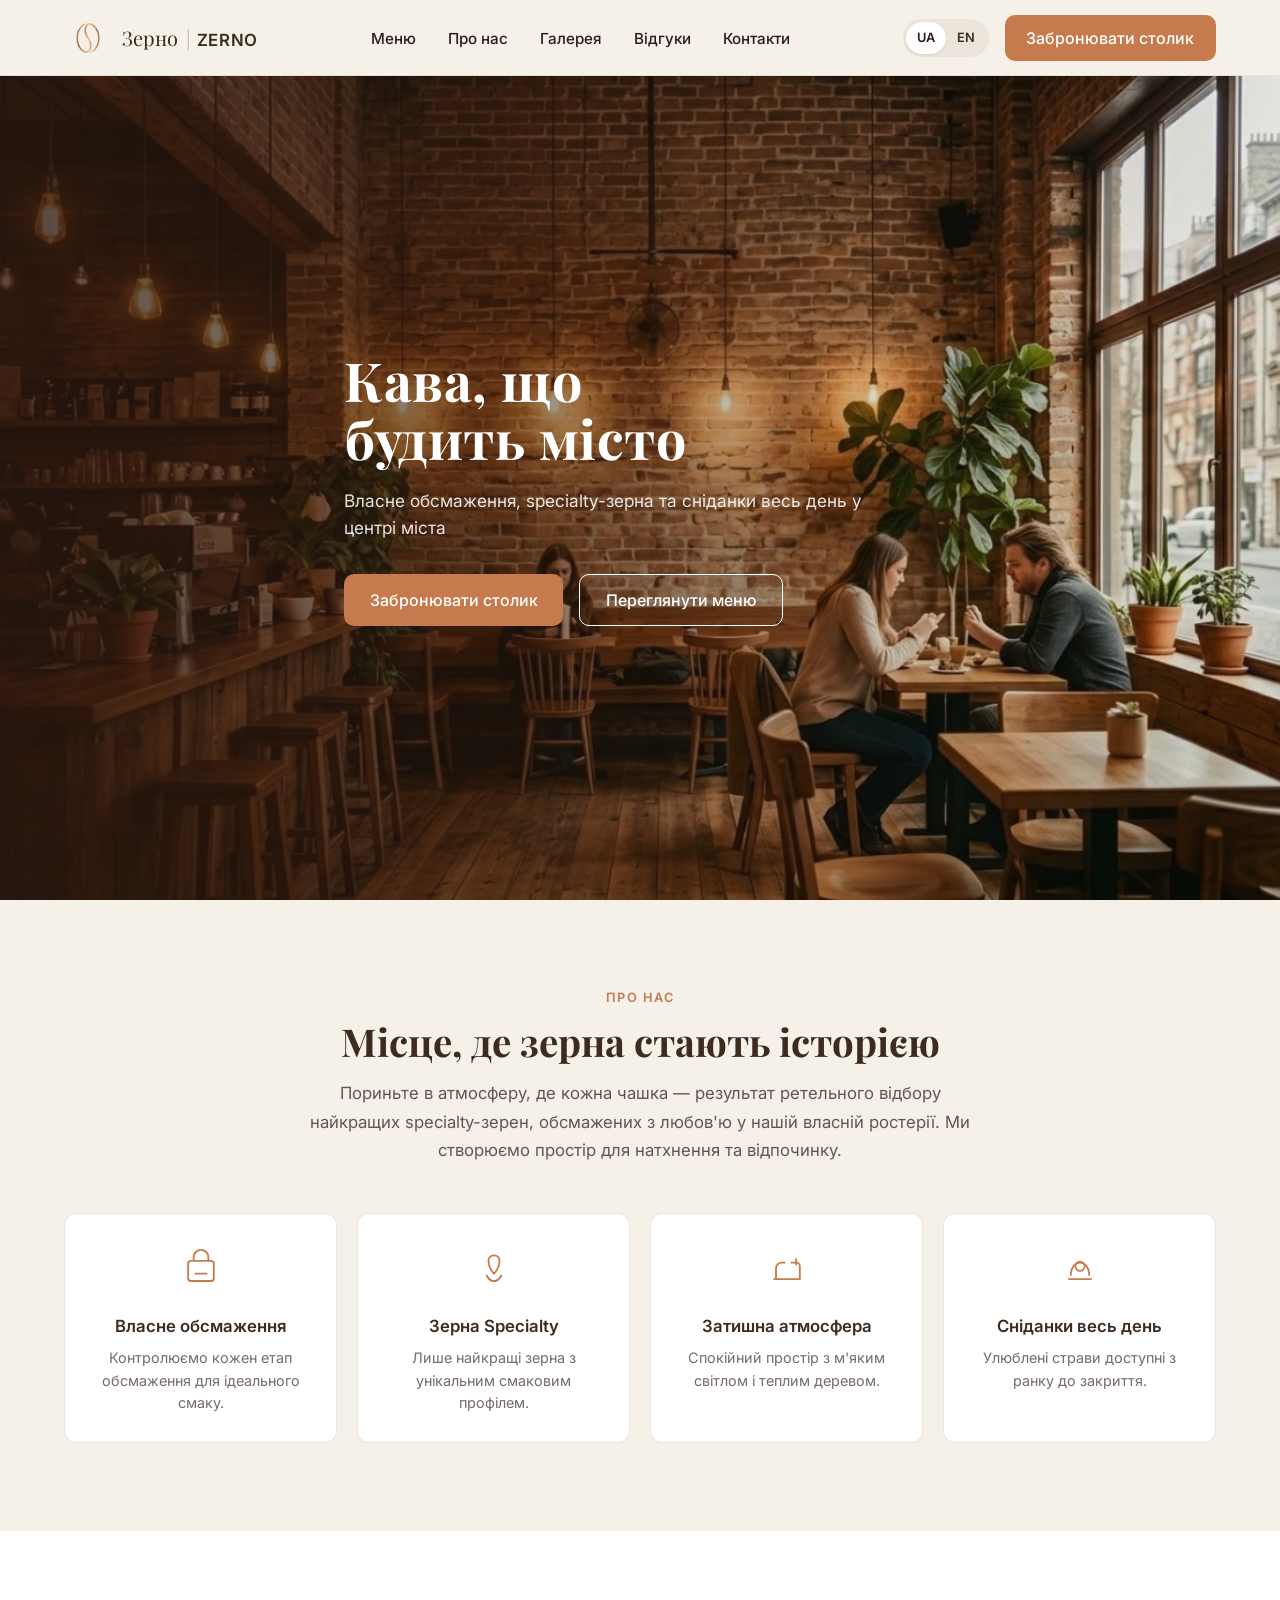
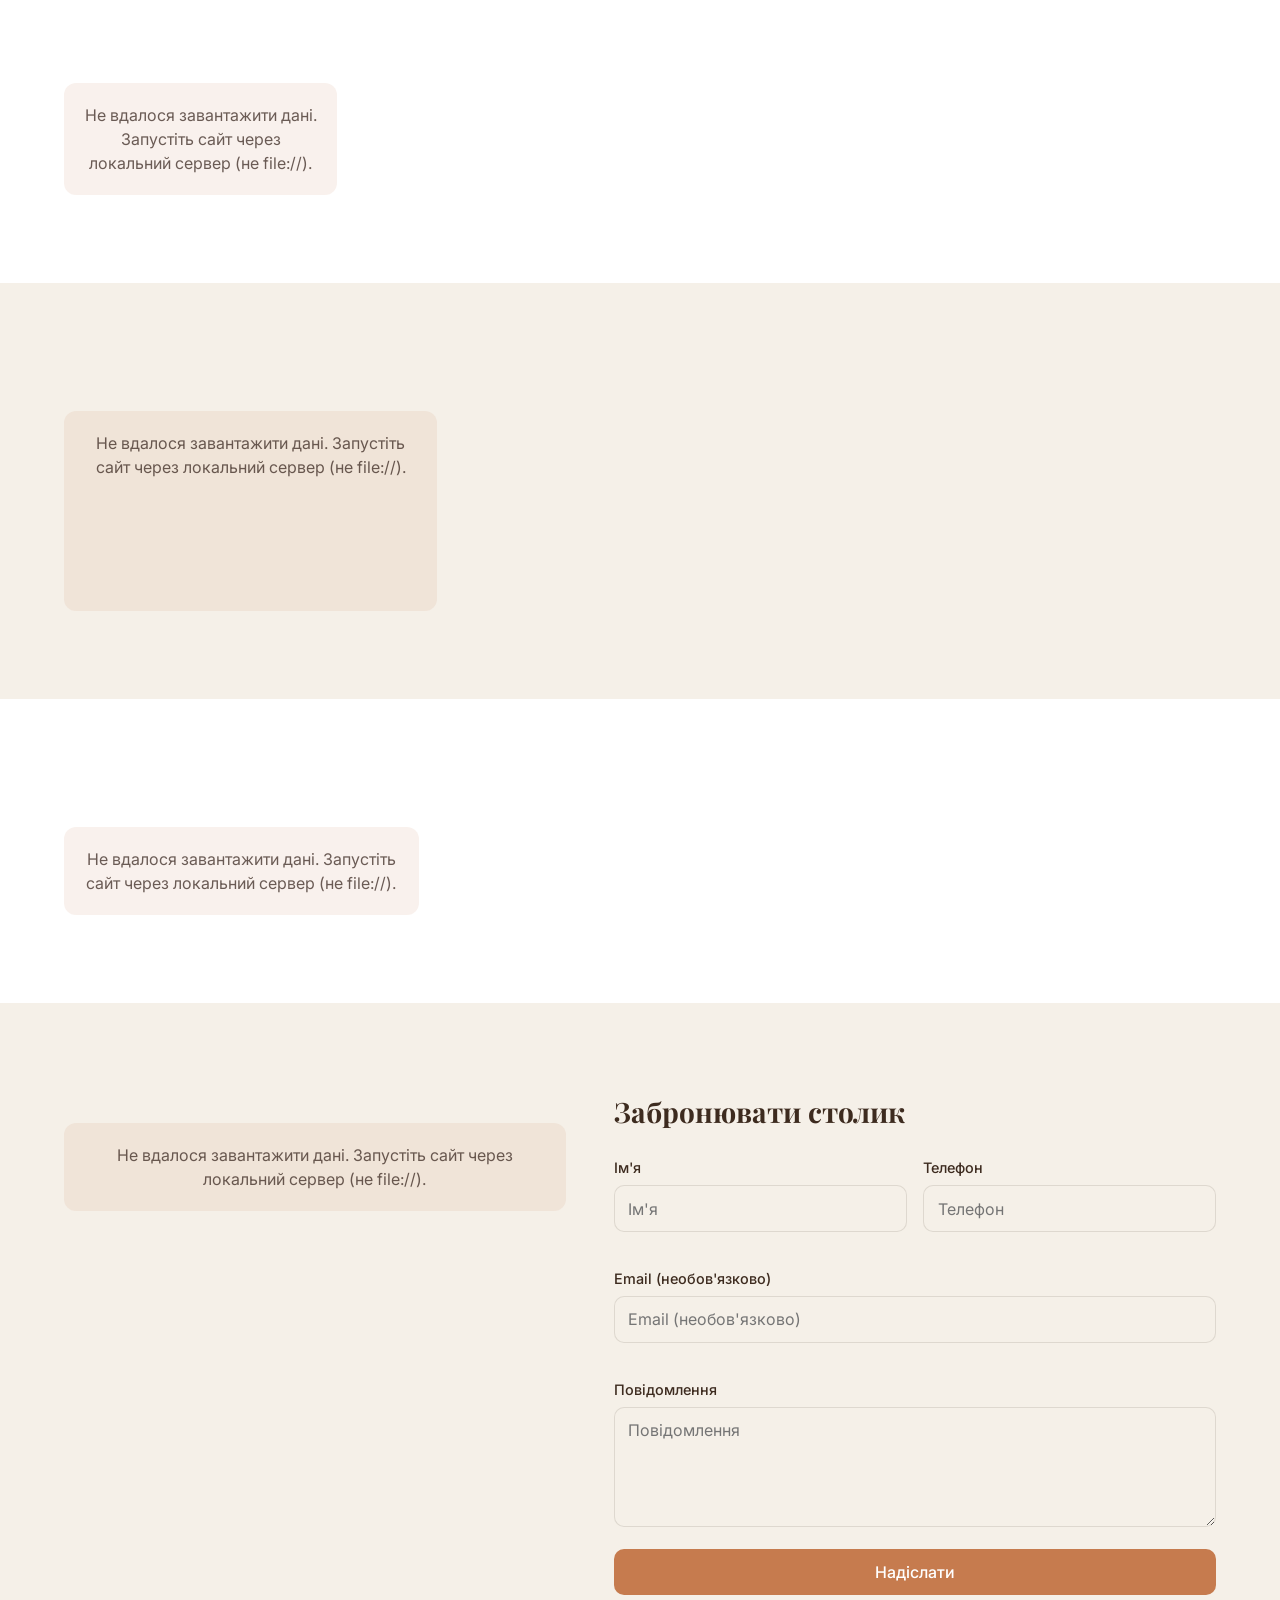
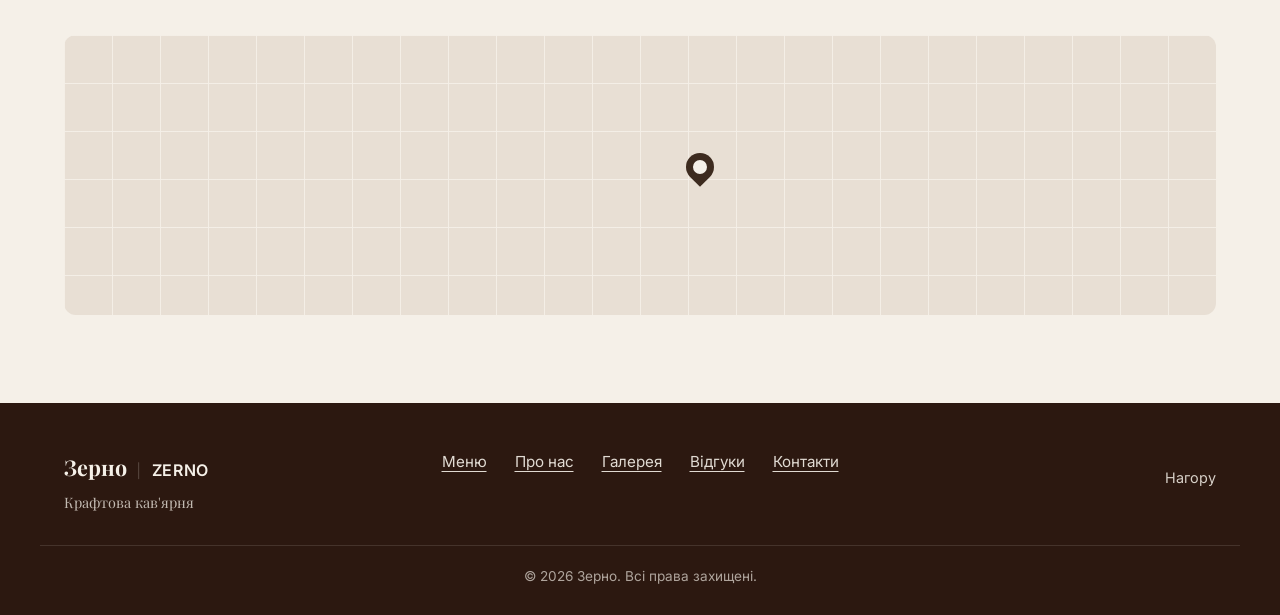
==== commit b6e2b43b: "Fix GitHub Pages base path for JSON and relative assets. Redirect project URLs without a trailing sl" ====
--- a/index.html
+++ b/index.html
@@ -1,6 +1,16 @@
 <!DOCTYPE html>
 <html lang="uk">
 <head>
+  <script>
+    (function () {
+      var path = location.pathname;
+      var last = path.split("/").pop() || "";
+
+      if (path.length > 1 && !path.endsWith("/") && last.indexOf(".") === -1) {
+        location.replace(path + "/" + location.search + location.hash);
+      }
+    })();
+  </script>
   <meta charset="UTF-8">
   <meta name="viewport" content="width=device-width, initial-scale=1.0">
   <title>Zerno — крафтова кав'ярня</title>
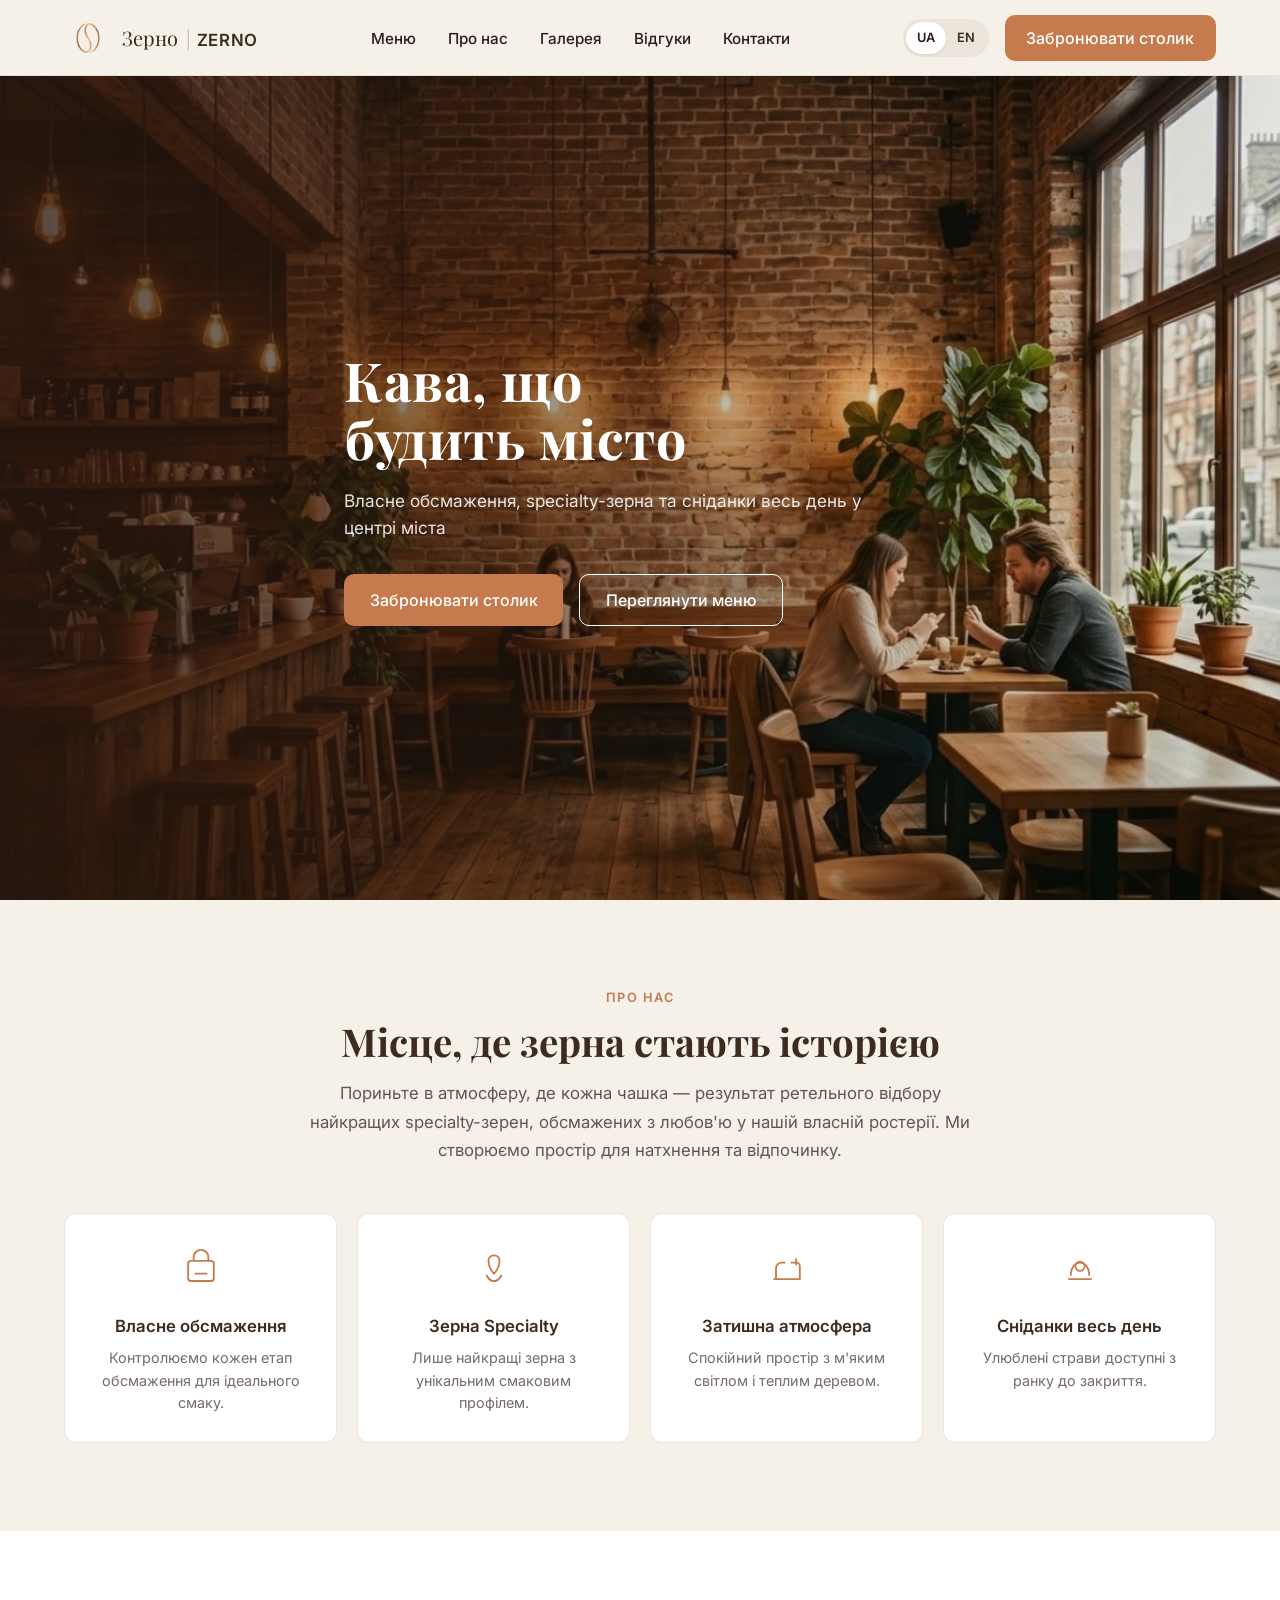
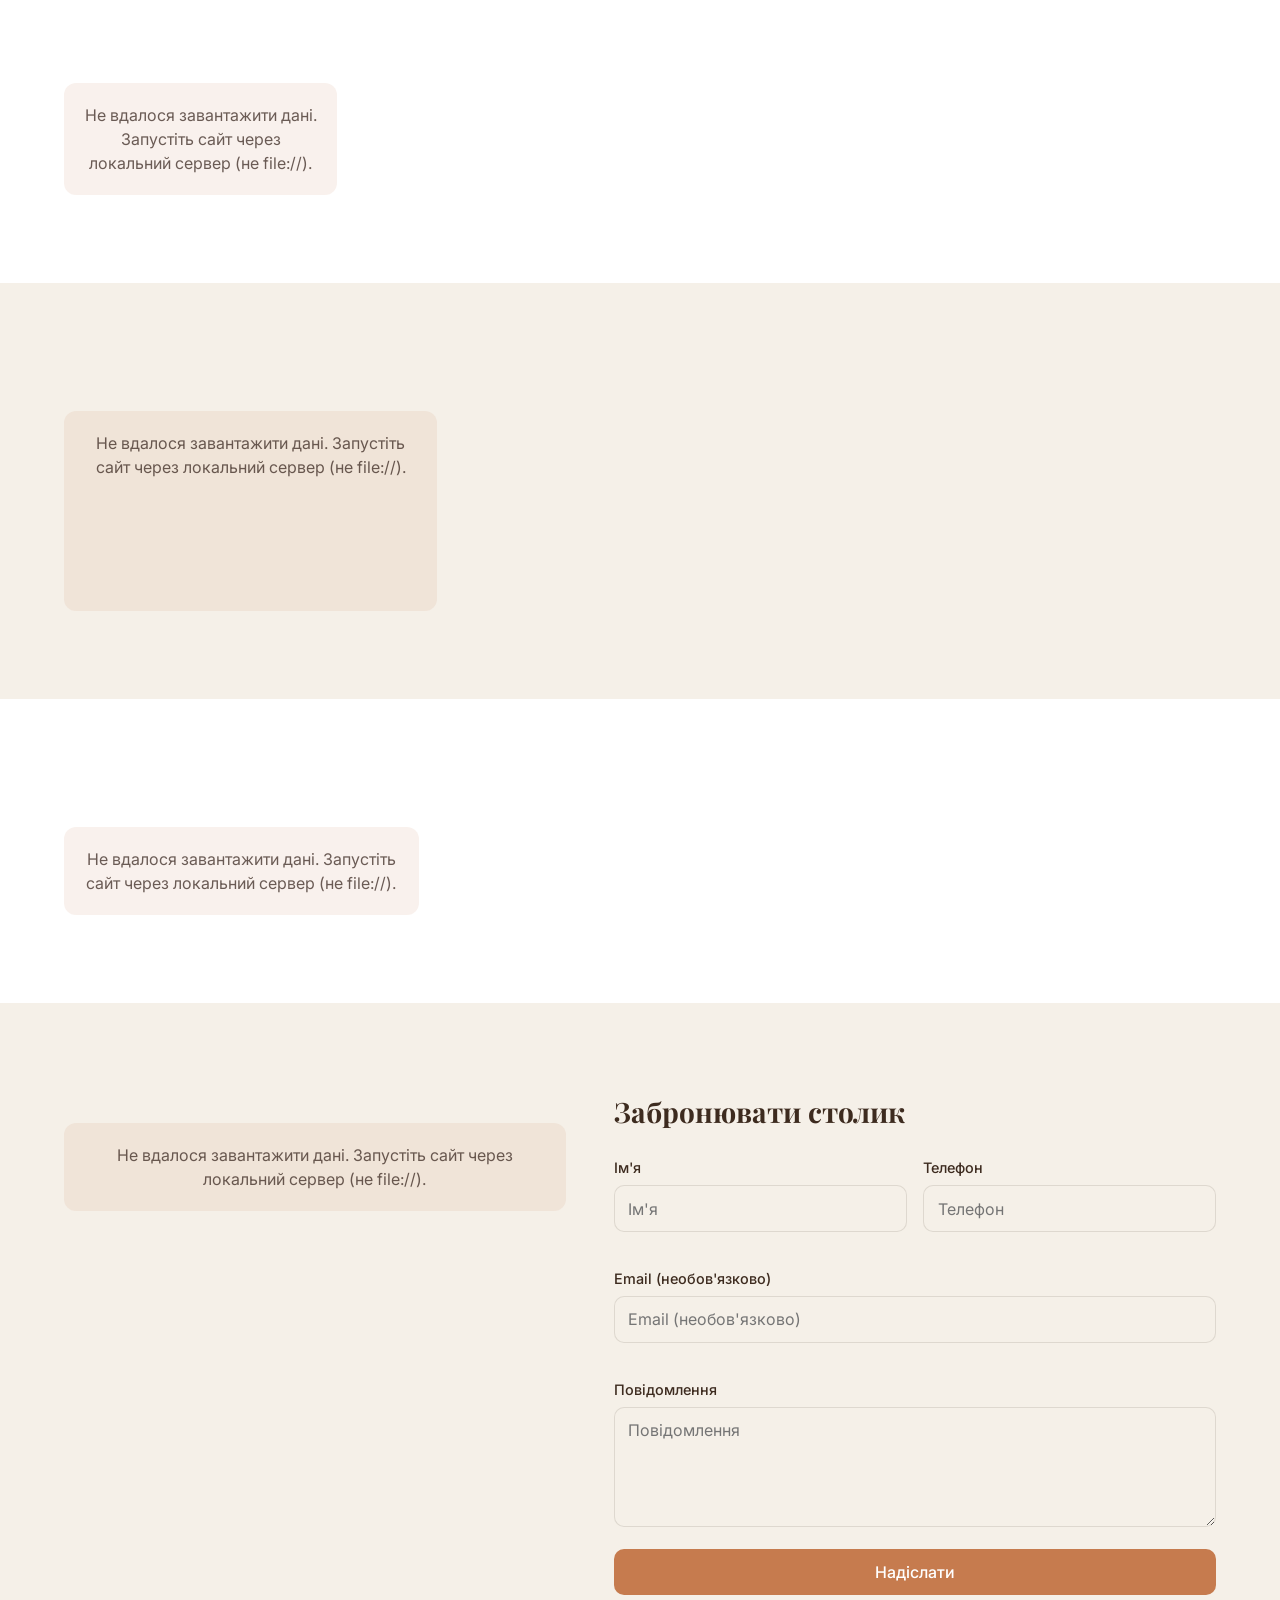
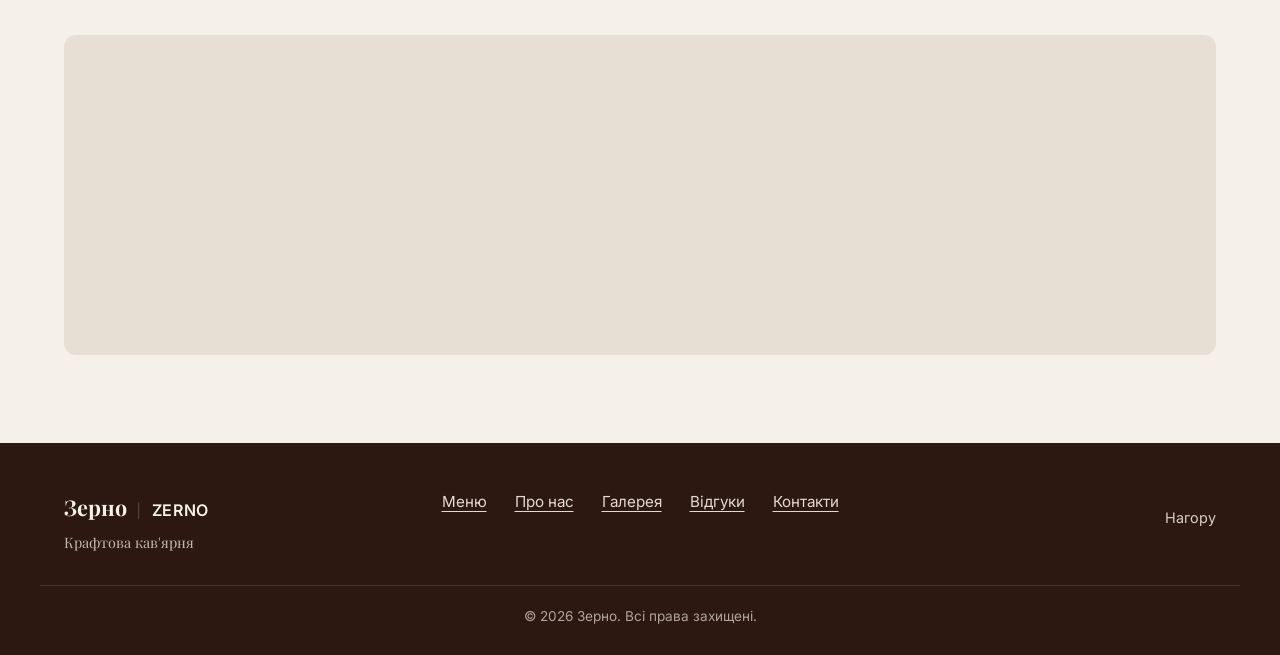
==== commit 9dfd85b5: "Replace contact map placeholder with interactive Google Maps embed. Load map coordinates from contac" ====
--- a/index.html
+++ b/index.html
@@ -240,9 +240,7 @@
           </div>
         </div>
 
-        <div class="contact-map">
-          <div class="contact-map__pin" aria-hidden="true"></div>
-        </div>
+        <div class="contact-map" id="contact-map"></div>
       </div>
     </section>
   </main>
--- a/css/styles.css
+++ b/css/styles.css
@@ -802,33 +802,17 @@
 
 .contact-map {
   position: relative;
-  height: 280px;
+  height: 320px;
   border-radius: var(--radius-card);
   overflow: hidden;
-  background:
-    linear-gradient(90deg, rgba(245, 240, 232, 0.9) 1px, transparent 1px),
-    linear-gradient(rgba(245, 240, 232, 0.9) 1px, transparent 1px),
-    #e8dfd4;
-  background-size: 48px 48px;
-}
-
-.contact-map__pin {
-  position: absolute;
-  top: 42%;
-  left: 54%;
-  width: 28px;
-  height: 28px;
-  border-radius: 50% 50% 50% 0;
-  background: var(--color-brown);
-  transform: rotate(-45deg);
-}
-
-.contact-map__pin::after {
-  content: "";
-  position: absolute;
-  inset: 7px;
-  border-radius: 50%;
-  background: var(--color-cream);
+  background: #e8dfd4;
+}
+
+.contact-map__frame {
+  display: block;
+  width: 100%;
+  height: 100%;
+  border: 0;
 }
 
 /* --------------------------------------------------------------------------
--- a/css/mobile.css
+++ b/css/mobile.css
@@ -186,7 +186,7 @@
   }
 
   .contact-map {
-    height: 220px;
+    height: 260px;
   }
 
   /* Footer
